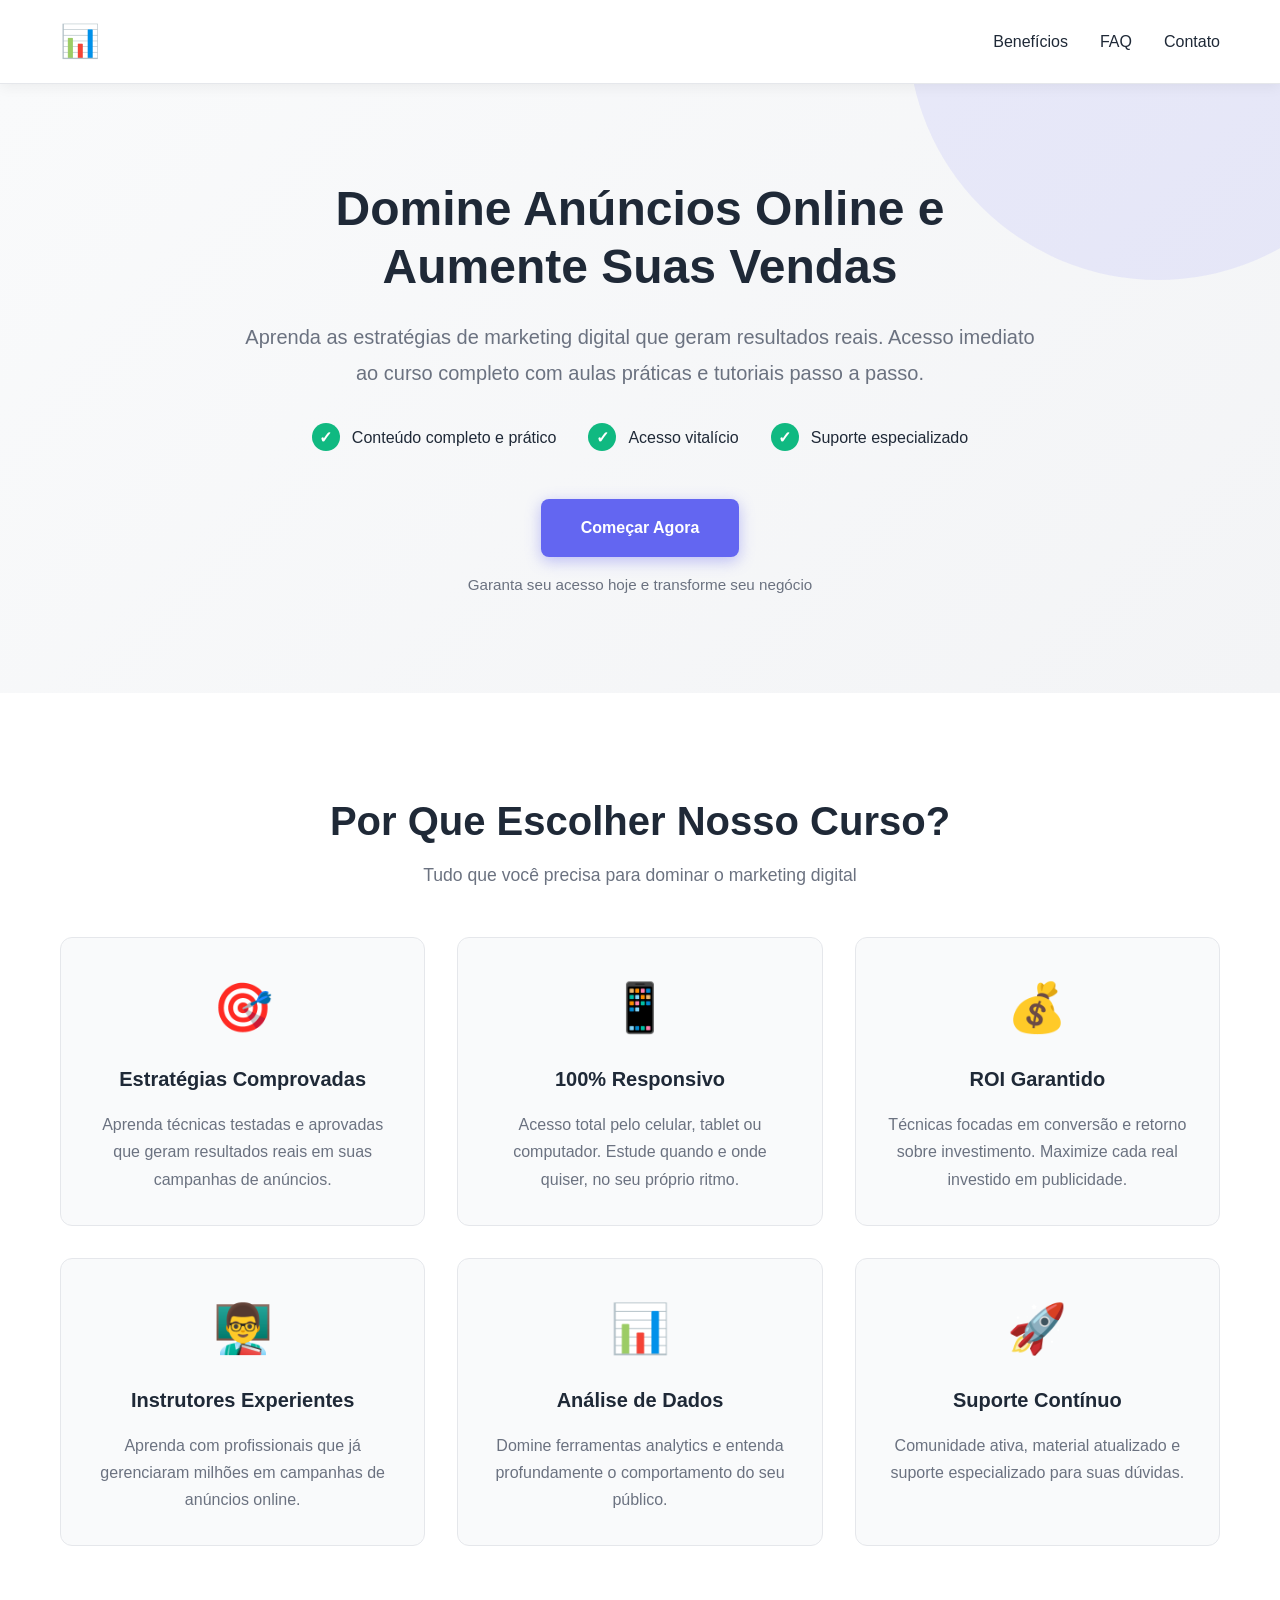
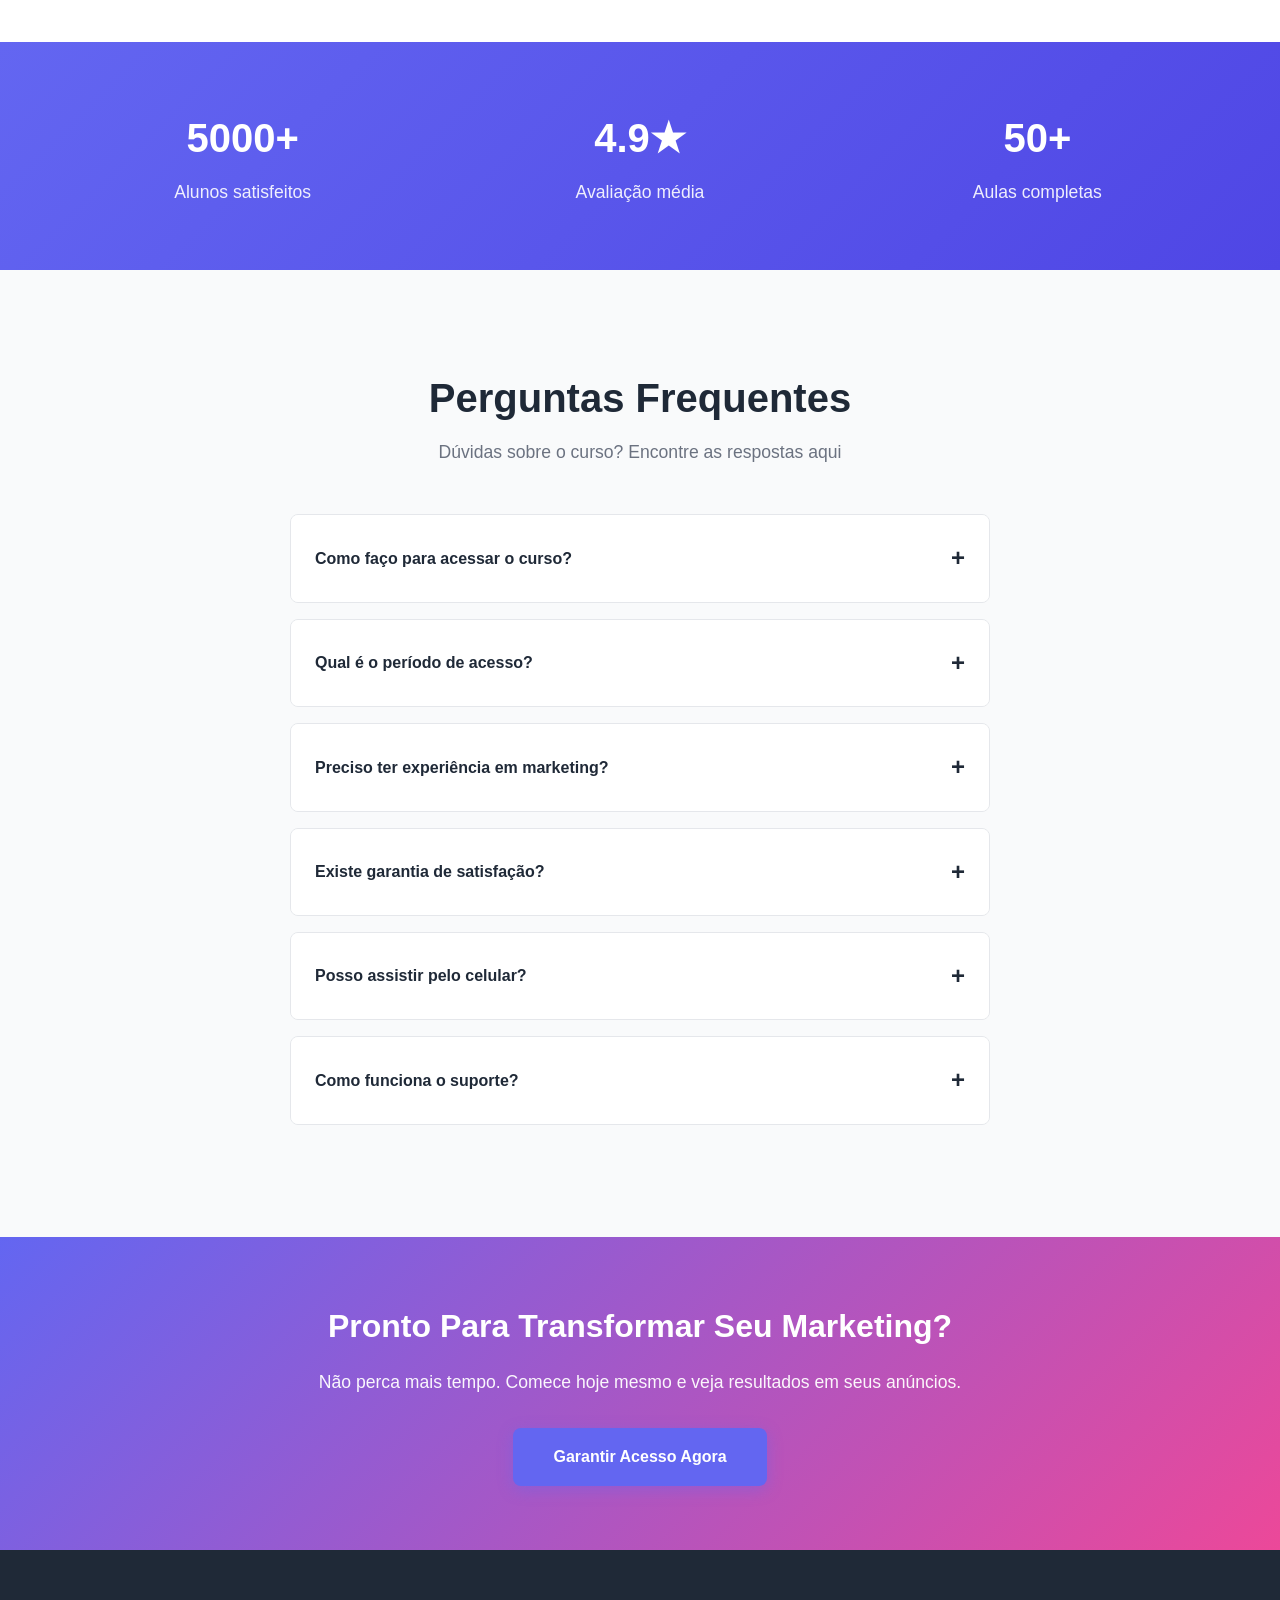
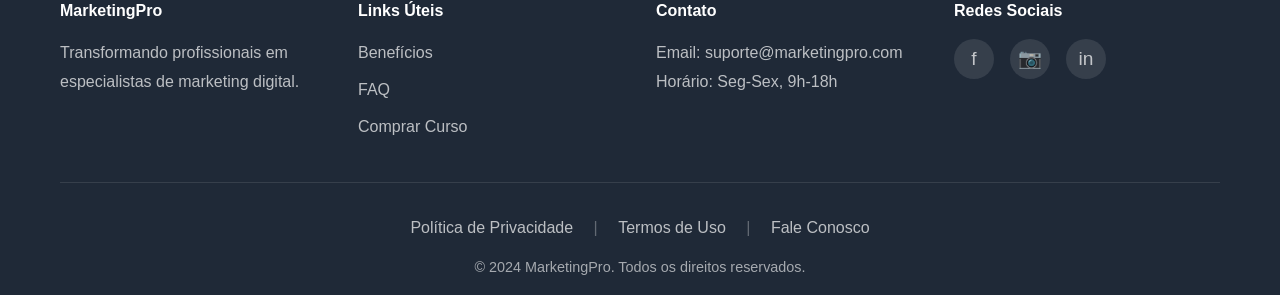
==== index_novo.html @ 8e01ab16 "initial commit" ====
<!DOCTYPE html>
<html lang="pt-BR">
<head>
    <meta charset="UTF-8">
    <meta name="viewport" content="width=device-width, initial-scale=1.0">
    <meta name="description" content="Domine o Marketing Digital e Anúncios Online. Aprenda estratégias comprovadas para aumentar suas vendas. Acesso imediato ao curso completo.">
    <meta name="keywords" content="marketing digital, anúncios online, google ads, facebook ads, curso online">
    <meta property="og:title" content="Domine Anúncios Online - Curso de Marketing Digital">
    <meta property="og:description" content="Aprenda a criar campanhas de anúncios que convertem. Estratégias comprovadas para aumentar suas vendas.">
    <meta property="og:type" content="website">
    <title>Domine Anúncios Online - Curso de Marketing Digital</title>
    <link rel="icon" type="image/webp" href="imagem.webp">
    <link rel="stylesheet" href="style.css">
</head>
<body>
    <!-- Header / Navigation -->
    <header class="header">
        <nav class="navbar">
            <div class="container">
                <div class="nav-wrapper">
                    <div class="logo">
                        <span class="logo-icon">📊</span>
                        <span class="logo-text">MarketingPro</span>
                    </div>
                    <ul class="nav-links">
                        <li><a href="#beneficios">Benefícios</a></li>
                        <li><a href="#faq">FAQ</a></li>
                        <li><a href="#contato">Contato</a></li>
                    </ul>
                    <button class="mobile-menu-btn" id="mobileMenuBtn">
                        <span></span>
                        <span></span>
                        <span></span>
                    </button>
                </div>
            </div>
        </nav>
    </header>

    <!-- Hero Section -->
    <section class="hero">
        <div class="container">
            <div class="hero-content">
                <h1 class="hero-title">Domine Anúncios Online e Aumente Suas Vendas</h1>
                <p class="hero-subtitle">Aprenda as estratégias de marketing digital que geram resultados reais. Acesso imediato ao curso completo com aulas práticas e tutoriais passo a passo.</p>
                
                <div class="hero-features">
                    <div class="feature-item">
                        <span class="feature-icon">✓</span>
                        <span>Conteúdo completo e prático</span>
                    </div>
                    <div class="feature-item">
                        <span class="feature-icon">✓</span>
                        <span>Acesso vitalício</span>
                    </div>
                    <div class="feature-item">
                        <span class="feature-icon">✓</span>
                        <span>Suporte especializado</span>
                    </div>
                </div>

                <a href="https://go.hotmart.com/W101954632D?dp=1" class="cta-button cta-primary" target="_blank" rel="noopener noreferrer">
                    Começar Agora
                </a>
                <p class="subtext">Garanta seu acesso hoje e transforme seu negócio</p>
            </div>
        </div>
    </section>

    <!-- Benefits Section -->
    <section class="beneficios" id="beneficios">
        <div class="container">
            <h2 class="section-title">Por Que Escolher Nosso Curso?</h2>
            <p class="section-subtitle">Tudo que você precisa para dominar o marketing digital</p>
            
            <div class="benefits-grid">
                <div class="benefit-card">
                    <div class="benefit-icon">🎯</div>
                    <h3>Estratégias Comprovadas</h3>
                    <p>Aprenda técnicas testadas e aprovadas que geram resultados reais em suas campanhas de anúncios.</p>
                </div>

                <div class="benefit-card">
                    <div class="benefit-icon">📱</div>
                    <h3>100% Responsivo</h3>
                    <p>Acesso total pelo celular, tablet ou computador. Estude quando e onde quiser, no seu próprio ritmo.</p>
                </div>

                <div class="benefit-card">
                    <div class="benefit-icon">💰</div>
                    <h3>ROI Garantido</h3>
                    <p>Técnicas focadas em conversão e retorno sobre investimento. Maximize cada real investido em publicidade.</p>
                </div>

                <div class="benefit-card">
                    <div class="benefit-icon">👨‍🏫</div>
                    <h3>Instrutores Experientes</h3>
                    <p>Aprenda com profissionais que já gerenciaram milhões em campanhas de anúncios online.</p>
                </div>

                <div class="benefit-card">
                    <div class="benefit-icon">📊</div>
                    <h3>Análise de Dados</h3>
                    <p>Domine ferramentas analytics e entenda profundamente o comportamento do seu público.</p>
                </div>

                <div class="benefit-card">
                    <div class="benefit-icon">🚀</div>
                    <h3>Suporte Contínuo</h3>
                    <p>Comunidade ativa, material atualizado e suporte especializado para suas dúvidas.</p>
                </div>
            </div>
        </div>
    </section>

    <!-- Social Proof Section -->
    <section class="social-proof">
        <div class="container">
            <div class="proof-content">
                <div class="proof-item">
                    <h3 class="proof-number">5000+</h3>
                    <p>Alunos satisfeitos</p>
                </div>
                <div class="proof-item">
                    <h3 class="proof-number">4.9★</h3>
                    <p>Avaliação média</p>
                </div>
                <div class="proof-item">
                    <h3 class="proof-number">50+</h3>
                    <p>Aulas completas</p>
                </div>
            </div>
        </div>
    </section>

    <!-- FAQ Section -->
    <section class="faq" id="faq">
        <div class="container">
            <h2 class="section-title">Perguntas Frequentes</h2>
            <p class="section-subtitle">Dúvidas sobre o curso? Encontre as respostas aqui</p>

            <div class="faq-container">
                <div class="faq-item">
                    <div class="faq-question" onclick="toggleFaq(this)">
                        <span>Como faço para acessar o curso?</span>
                        <span class="faq-icon">+</span>
                    </div>
                    <div class="faq-answer">
                        <p>Após a compra, você receberá um email com o link de acesso imediato. Basta clicar e começar a aprender em minutos.</p>
                    </div>
                </div>

                <div class="faq-item">
                    <div class="faq-question" onclick="toggleFaq(this)">
                        <span>Qual é o período de acesso?</span>
                        <span class="faq-icon">+</span>
                    </div>
                    <div class="faq-answer">
                        <p>Você tem acesso vitalício ao curso. Pode assistir quantas vezes quiser, incluindo atualizações e novos conteúdos.</p>
                    </div>
                </div>

                <div class="faq-item">
                    <div class="faq-question" onclick="toggleFaq(this)">
                        <span>Preciso ter experiência em marketing?</span>
                        <span class="faq-icon">+</span>
                    </div>
                    <div class="faq-answer">
                        <p>Não! O curso é para iniciantes e profissionais. Começamos do zero e evoluímos para estratégias avançadas.</p>
                    </div>
                </div>

                <div class="faq-item">
                    <div class="faq-question" onclick="toggleFaq(this)">
                        <span>Existe garantia de satisfação?</span>
                        <span class="faq-icon">+</span>
                    </div>
                    <div class="faq-answer">
                        <p>Sim! Garantia de 30 dias. Se não ficar satisfeito, devolvemos 100% do seu dinheiro, sem perguntas.</p>
                    </div>
                </div>

                <div class="faq-item">
                    <div class="faq-question" onclick="toggleFaq(this)">
                        <span>Posso assistir pelo celular?</span>
                        <span class="faq-icon">+</span>
                    </div>
                    <div class="faq-answer">
                        <p>Claro! A plataforma é totalmente responsiva. Assista no seu ritmo, no dispositivo que preferir.</p>
                    </div>
                </div>

                <div class="faq-item">
                    <div class="faq-question" onclick="toggleFaq(this)">
                        <span>Como funciona o suporte?</span>
                        <span class="faq-icon">+</span>
                    </div>
                    <div class="faq-answer">
                        <p>Você terá acesso à comunidade privada onde pode fazer perguntas e receber suporte especializado.</p>
                    </div>
                </div>
            </div>
        </div>
    </section>

    <!-- CTA Section -->
    <section class="cta-section">
        <div class="container">
            <div class="cta-content">
                <h2>Pronto Para Transformar Seu Marketing?</h2>
                <p>Não perca mais tempo. Comece hoje mesmo e veja resultados em seus anúncios.</p>
                <a href="https://go.hotmart.com/W101954632D?dp=1" class="cta-button cta-primary" target="_blank" rel="noopener noreferrer">
                    Garantir Acesso Agora
                </a>
            </div>
        </div>
    </section>

    <!-- Footer -->
    <footer class="footer" id="contato">
        <div class="container">
            <div class="footer-content">
                <div class="footer-section">
                    <h4>MarketingPro</h4>
                    <p>Transformando profissionais em especialistas de marketing digital.</p>
                </div>

                <div class="footer-section">
                    <h4>Links Úteis</h4>
                    <ul>
                        <li><a href="#beneficios">Benefícios</a></li>
                        <li><a href="#faq">FAQ</a></li>
                        <li><a href="https://go.hotmart.com/W101954632D?dp=1" target="_blank">Comprar Curso</a></li>
                    </ul>
                </div>

                <div class="footer-section">
                    <h4>Contato</h4>
                    <p>Email: <a href="mailto:suporte@marketingpro.com">suporte@marketingpro.com</a></p>
                    <p>Horário: Seg-Sex, 9h-18h</p>
                </div>

                <div class="footer-section">
                    <h4>Redes Sociais</h4>
                    <div class="social-links">
                        <a href="#" aria-label="Facebook">f</a>
                        <a href="#" aria-label="Instagram">📷</a>
                        <a href="#" aria-label="LinkedIn">in</a>
                    </div>
                </div>
            </div>

            <div class="footer-bottom">
                <div class="footer-links">
                    <a href="javascript:void(0)" onclick="openModal('policyModal')">Política de Privacidade</a>
                    <span>|</span>
                    <a href="javascript:void(0)" onclick="openModal('termsModal')">Termos de Uso</a>
                    <span>|</span>
                    <a href="#contato">Fale Conosco</a>
                </div>
                <p class="copyright">&copy; 2024 MarketingPro. Todos os direitos reservados.</p>
            </div>
        </div>
    </footer>

    <!-- Modals -->
    <div id="policyModal" class="modal">
        <div class="modal-content">
            <span class="close" onclick="closeModal('policyModal')">&times;</span>
            <h2>Política de Privacidade</h2>
            <div class="modal-body">
                <h3>1. Informações que Coletamos</h3>
                <p>Coletamos informações que você nos fornece diretamente, como nome e email para fins de entrega de conteúdo e comunicação.</p>

                <h3>2. Como Usamos Suas Informações</h3>
                <p>Usamos suas informações para entregar o produto, enviar atualizações, e melhorar nossos serviços.</p>

                <h3>3. Proteção de Dados</h3>
                <p>Implementamos medidas de segurança para proteger suas informações pessoais contra acesso não autorizado.</p>

                <h3>4. Seus Direitos</h3>
                <p>Você tem o direito de acessar, corrigir ou deletar seus dados pessoais a qualquer momento.</p>

                <h3>5. Contato</h3>
                <p>Para dúvidas sobre privacidade, entre em contato: suporte@marketingpro.com</p>
            </div>
        </div>
    </div>

    <div id="termsModal" class="modal">
        <div class="modal-content">
            <span class="close" onclick="closeModal('termsModal')">&times;</span>
            <h2>Termos de Uso</h2>
            <div class="modal-body">
                <h3>1. Aceitação dos Termos</h3>
                <p>Ao acessar nosso curso, você concorda com estes termos e condições.</p>

                <h3>2. Licença de Uso</h3>
                <p>O conteúdo é fornecido para uso pessoal. Não é permitida reprodução ou distribuição sem autorização.</p>

                <h3>3. Reembolso</h3>
                <p>Oferecemos garantia de 30 dias. Se não ficar satisfeito, devolveremos 100% do valor.</p>

                <h3>4. Limitação de Responsabilidade</h3>
                <p>Não nos responsabilizamos por perdas diretas ou indiretas resultantes do uso do curso.</p>

                <h3>5. Modificações</h3>
                <p>Podemos modificar estes termos a qualquer momento. Notificaremos sobre mudanças significativas.</p>
            </div>
        </div>
    </div>

    <script src="script.js"></script>
</body>
</html>
---- style.css ----
/* ============================================
   RESET E VARIÁVEIS GLOBAIS
   ============================================ */

* {
    margin: 0;
    padding: 0;
    box-sizing: border-box;
}

:root {
    --primary-color: #6366f1;
    --primary-dark: #4f46e5;
    --secondary-color: #ec4899;
    --text-dark: #1f2937;
    --text-light: #6b7280;
    --bg-light: #f9fafb;
    --bg-white: #ffffff;
    --border-color: #e5e7eb;
    --success-color: #10b981;
    --shadow: 0 10px 30px rgba(0, 0, 0, 0.1);
    --shadow-sm: 0 4px 12px rgba(0, 0, 0, 0.05);
}

html {
    scroll-behavior: smooth;
}

body {
    font-family: -apple-system, BlinkMacSystemFont, 'Segoe UI', Roboto, Oxygen, Ubuntu, Cantarell, sans-serif;
    color: var(--text-dark);
    background-color: var(--bg-white);
    line-height: 1.6;
}

.container {
    max-width: 1200px;
    margin: 0 auto;
    padding: 0 20px;
}

/* ============================================
   HEADER E NAVEGAÇÃO
   ============================================ */

.header {
    background-color: var(--bg-white);
    border-bottom: 1px solid var(--border-color);
    position: sticky;
    top: 0;
    z-index: 100;
    box-shadow: var(--shadow-sm);
}

.navbar {
    padding: 1rem 0;
}

.nav-wrapper {
    display: flex;
    justify-content: space-between;
    align-items: center;
}

.logo {
    display: flex;
    align-items: center;
    gap: 0.5rem;
    font-size: 1.5rem;
    font-weight: 700;
    color: var(--primary-color);
    text-decoration: none;
}

.logo-icon {
    font-size: 2rem;
}

.logo-text {
    display: none;
}

.nav-links {
    display: flex;
    list-style: none;
    gap: 2rem;
}

.nav-links a {
    text-decoration: none;
    color: var(--text-dark);
    font-weight: 500;
    transition: color 0.3s ease;
}

.nav-links a:hover {
    color: var(--primary-color);
}

.mobile-menu-btn {
    display: none;
    flex-direction: column;
    background: none;
    border: none;
    cursor: pointer;
    gap: 5px;
}

.mobile-menu-btn span {
    width: 25px;
    height: 3px;
    background-color: var(--text-dark);
    border-radius: 2px;
    transition: all 0.3s ease;
}

/* ============================================
   HERO SECTION
   ============================================ */

.hero {
    padding: 6rem 0;
    background: linear-gradient(135deg, #f9fafb 0%, #f3f4f6 100%);
    position: relative;
    overflow: hidden;
}

.hero::before {
    content: '';
    position: absolute;
    top: -50%;
    right: -10%;
    width: 500px;
    height: 500px;
    background: rgba(99, 102, 241, 0.1);
    border-radius: 50%;
    z-index: 0;
}

.hero-content {
    position: relative;
    z-index: 1;
    text-align: center;
    max-width: 800px;
    margin: 0 auto;
}

.hero-wrapper {
    display: flex;
    align-items: center;
    justify-content: space-between;
    gap: 3rem;
    position: relative;
    z-index: 1;
}

.hero-title {
    font-size: 3rem;
    font-weight: 800;
    line-height: 1.2;
    color: var(--text-dark);
    margin-bottom: 1.5rem;
}

.hero-subtitle {
    font-size: 1.25rem;
    color: var(--text-light);
    margin-bottom: 2rem;
    line-height: 1.8;
}

.hero-features {
    display: flex;
    justify-content: center;
    gap: 2rem;
    flex-wrap: wrap;
    margin: 2rem 0 3rem;
}

.feature-item {
    display: flex;
    align-items: center;
    gap: 0.75rem;
    font-weight: 500;
    color: var(--text-dark);
}

.feature-icon {
    display: inline-flex;
    align-items: center;
    justify-content: center;
    width: 28px;
    height: 28px;
    background-color: var(--success-color);
    color: white;
    border-radius: 50%;
    font-weight: 700;
}

.cta-button {
    display: inline-block;
    padding: 1rem 2.5rem;
    font-size: 1rem;
    font-weight: 600;
    border: none;
    border-radius: 8px;
    cursor: pointer;
    text-decoration: none;
    transition: all 0.3s ease;
    text-align: center;
}

.cta-primary {
    background-color: var(--primary-color);
    color: white;
    box-shadow: 0 4px 15px rgba(99, 102, 241, 0.4);
}

.cta-primary:hover {
    background-color: var(--primary-dark);
    transform: translateY(-2px);
    box-shadow: 0 6px 20px rgba(99, 102, 241, 0.5);
}

.subtext {
    margin-top: 1rem;
    color: var(--text-light);
    font-size: 0.95rem;
}

.hero-image {
    flex: 1;
    text-align: center;
    min-width: 300px;
}

.hero-image img {
    max-width: 100%;
    height: auto;
    border-radius: 12px;
    box-shadow: 0 20px 40px rgba(0, 0, 0, 0.15);
    transition: transform 0.3s ease;
}

.hero-image img:hover {
    transform: translateY(-5px);
}

/* ============================================
   BENEFITS SECTION
   ============================================ */

.beneficios {
    padding: 6rem 0;
    background-color: var(--bg-white);
}

.section-title {
    font-size: 2.5rem;
    font-weight: 800;
    color: var(--text-dark);
    text-align: center;
    margin-bottom: 0.5rem;
}

.section-subtitle {
    font-size: 1.1rem;
    color: var(--text-light);
    text-align: center;
    margin-bottom: 3rem;
}

.benefits-grid {
    display: grid;
    grid-template-columns: repeat(auto-fit, minmax(320px, 1fr));
    gap: 2rem;
}

.benefit-card {
    background-color: var(--bg-light);
    padding: 2rem;
    border-radius: 12px;
    border: 1px solid var(--border-color);
    transition: all 0.3s ease;
    text-align: center;
}

.benefit-card:hover {
    transform: translateY(-5px);
    box-shadow: var(--shadow);
    border-color: var(--primary-color);
}

.benefit-icon {
    font-size: 3rem;
    margin-bottom: 1rem;
    display: block;
}

.benefit-card h3 {
    font-size: 1.25rem;
    margin-bottom: 1rem;
    color: var(--text-dark);
}

.benefit-card p {
    color: var(--text-light);
    line-height: 1.7;
}

/* ============================================
   SOCIAL PROOF SECTION
   ============================================ */

.social-proof {
    background: linear-gradient(135deg, var(--primary-color), var(--primary-dark));
    padding: 4rem 0;
    color: white;
}

.proof-content {
    display: grid;
    grid-template-columns: repeat(auto-fit, minmax(250px, 1fr));
    gap: 2rem;
    text-align: center;
}

.proof-item h3 {
    font-size: 2.5rem;
    margin-bottom: 0.5rem;
}

.proof-item p {
    font-size: 1.1rem;
    opacity: 0.9;
}

/* ============================================
   FAQ SECTION
   ============================================ */

.faq {
    padding: 6rem 0;
    background-color: var(--bg-light);
}

.faq-container {
    max-width: 700px;
    margin: 0 auto;
}

.faq-item {
    background-color: var(--bg-white);
    border: 1px solid var(--border-color);
    border-radius: 8px;
    margin-bottom: 1rem;
    overflow: hidden;
}

.faq-question {
    display: flex;
    justify-content: space-between;
    align-items: center;
    padding: 1.5rem;
    background-color: var(--bg-white);
    cursor: pointer;
    user-select: none;
    font-weight: 600;
    color: var(--text-dark);
    transition: all 0.3s ease;
}

.faq-question:hover {
    background-color: var(--bg-light);
    color: var(--primary-color);
}

.faq-icon {
    font-size: 1.5rem;
    transition: transform 0.3s ease;
}

.faq-answer {
    display: none;
    padding: 0 1.5rem 1.5rem;
    color: var(--text-light);
    background-color: var(--bg-white);
    border-top: 1px solid var(--border-color);
}

.faq-answer.active {
    display: block;
    animation: slideDown 0.3s ease;
}

@keyframes slideDown {
    from {
        opacity: 0;
        transform: translateY(-10px);
    }
    to {
        opacity: 1;
        transform: translateY(0);
    }
}

.faq-item.active .faq-icon {
    transform: rotate(45deg);
}

/* ============================================
   CTA SECTION
   ============================================ */

.cta-section {
    background: linear-gradient(135deg, var(--primary-color), var(--secondary-color));
    padding: 4rem 0;
    text-align: center;
    color: white;
}

.cta-content h2 {
    font-size: 2rem;
    margin-bottom: 1rem;
}

.cta-content p {
    font-size: 1.1rem;
    margin-bottom: 2rem;
    opacity: 0.95;
}

/* ============================================
   FOOTER
   ============================================ */

.footer {
    background-color: var(--text-dark);
    color: white;
    padding: 3rem 0 1rem;
}

.footer-content {
    display: grid;
    grid-template-columns: repeat(auto-fit, minmax(250px, 1fr));
    gap: 2rem;
    margin-bottom: 2rem;
}

.footer-section h4 {
    margin-bottom: 1rem;
    color: white;
}

.footer-section p,
.footer-section a {
    color: rgba(255, 255, 255, 0.7);
    text-decoration: none;
    transition: color 0.3s ease;
    line-height: 1.8;
}

.footer-section a:hover {
    color: var(--primary-color);
}

.footer-section ul {
    list-style: none;
}

.footer-section ul li {
    margin-bottom: 0.5rem;
}

.social-links {
    display: flex;
    gap: 1rem;
}

.social-links a {
    display: inline-flex;
    align-items: center;
    justify-content: center;
    width: 40px;
    height: 40px;
    background-color: rgba(255, 255, 255, 0.1);
    border-radius: 50%;
    transition: all 0.3s ease;
    font-size: 1.2rem;
}

.social-links a:hover {
    background-color: var(--primary-color);
    color: white;
}

.footer-bottom {
    border-top: 1px solid rgba(255, 255, 255, 0.1);
    padding-top: 2rem;
    text-align: center;
}

.footer-links {
    margin-bottom: 1rem;
}

.footer-links a {
    color: rgba(255, 255, 255, 0.7);
    text-decoration: none;
    margin: 0 0.5rem;
    transition: color 0.3s ease;
    cursor: pointer;
}

.footer-links a:hover {
    color: var(--primary-color);
}

.footer-links span {
    color: rgba(255, 255, 255, 0.3);
    margin: 0 0.5rem;
}

.copyright {
    color: rgba(255, 255, 255, 0.6);
    font-size: 0.9rem;
}

/* ============================================
   MODAL
   ============================================ */

.modal {
    display: none;
    position: fixed;
    z-index: 200;
    left: 0;
    top: 0;
    width: 100%;
    height: 100%;
    background-color: rgba(0, 0, 0, 0.5);
    animation: fadeIn 0.3s ease;
}

@keyframes fadeIn {
    from {
        opacity: 0;
    }
    to {
        opacity: 1;
    }
}

.modal.active {
    display: flex;
    align-items: center;
    justify-content: center;
}

.modal-content {
    background-color: var(--bg-white);
    padding: 2rem;
    border-radius: 12px;
    max-width: 600px;
    max-height: 80vh;
    overflow-y: auto;
    position: relative;
    animation: slideUp 0.3s ease;
}

@keyframes slideUp {
    from {
        transform: translateY(50px);
        opacity: 0;
    }
    to {
        transform: translateY(0);
        opacity: 1;
    }
}

.close {
    position: absolute;
    right: 1.5rem;
    top: 1.5rem;
    font-size: 2rem;
    font-weight: 300;
    cursor: pointer;
    color: var(--text-light);
    transition: color 0.3s ease;
}

.close:hover {
    color: var(--text-dark);
}

.modal-content h2 {
    margin-bottom: 1.5rem;
    color: var(--text-dark);
}

.modal-body h3 {
    margin: 1.5rem 0 0.75rem;
    color: var(--text-dark);
    font-size: 1.1rem;
}

.modal-body p {
    color: var(--text-light);
    line-height: 1.8;
    margin-bottom: 1rem;
}

/* ============================================
   RESPONSIVE DESIGN
   ============================================ */

@media (max-width: 768px) {
    .logo-text {
        display: inline;
        margin-left: 0.5rem;
    }

    .nav-links {
        display: none;
    }

    .mobile-menu-btn {
        display: flex;
    }

    .hero-wrapper {
        flex-direction: column;
        gap: 2rem;
    }

    .hero-title {
        font-size: 2rem;
    }

    .hero-subtitle {
        font-size: 1rem;
    }

    .hero-features {
        flex-direction: column;
        gap: 1rem;
    }

    .feature-item {
        justify-content: center;
    }

    .section-title {
        font-size: 2rem;
    }

    .benefits-grid {
        grid-template-columns: 1fr;
    }

    .proof-content {
        grid-template-columns: 1fr;
    }

    .footer-content {
        grid-template-columns: 1fr;
    }

    .cta-content h2 {
        font-size: 1.5rem;
    }

    .cta-button {
        padding: 0.875rem 2rem;
        font-size: 0.95rem;
    }

    .modal-content {
        margin: 20px;
        max-width: calc(100% - 40px);
    }

    .hero-image {
        min-width: 100%;
    }
}

@media (max-width: 480px) {
    .container {
        padding: 0 15px;
    }

    .hero {
        padding: 3rem 0;
    }

    .hero-title {
        font-size: 1.5rem;
    }

    .hero-subtitle {
        font-size: 0.95rem;
    }

    .section-title {
        font-size: 1.75rem;
    }

    .cta-button {
        width: 100%;
        max-width: 300px;
    }

    .faq-question {
        padding: 1rem;
    }

    .faq-answer {
        padding: 0 1rem 1rem;
    }

    .proof-item h3 {
        font-size: 2rem;
    }

    .hero::before {
        width: 300px;
        height: 300px;
        right: -20%;
    }
}

/* ============================================
   ANIMAÇÕES E EFEITOS
   ============================================ */

@media (prefers-reduced-motion: reduce) {
    * {
        animation: none !important;
        transition: none !important;
    }
}

/* Scroll reveal animation */
.benefit-card {
    opacity: 0;
    animation: fadeInUp 0.6s ease forwards;
}

@keyframes fadeInUp {
    from {
        opacity: 0;
        transform: translateY(30px);
    }
    to {
        opacity: 1;
        transform: translateY(0);
    }
}
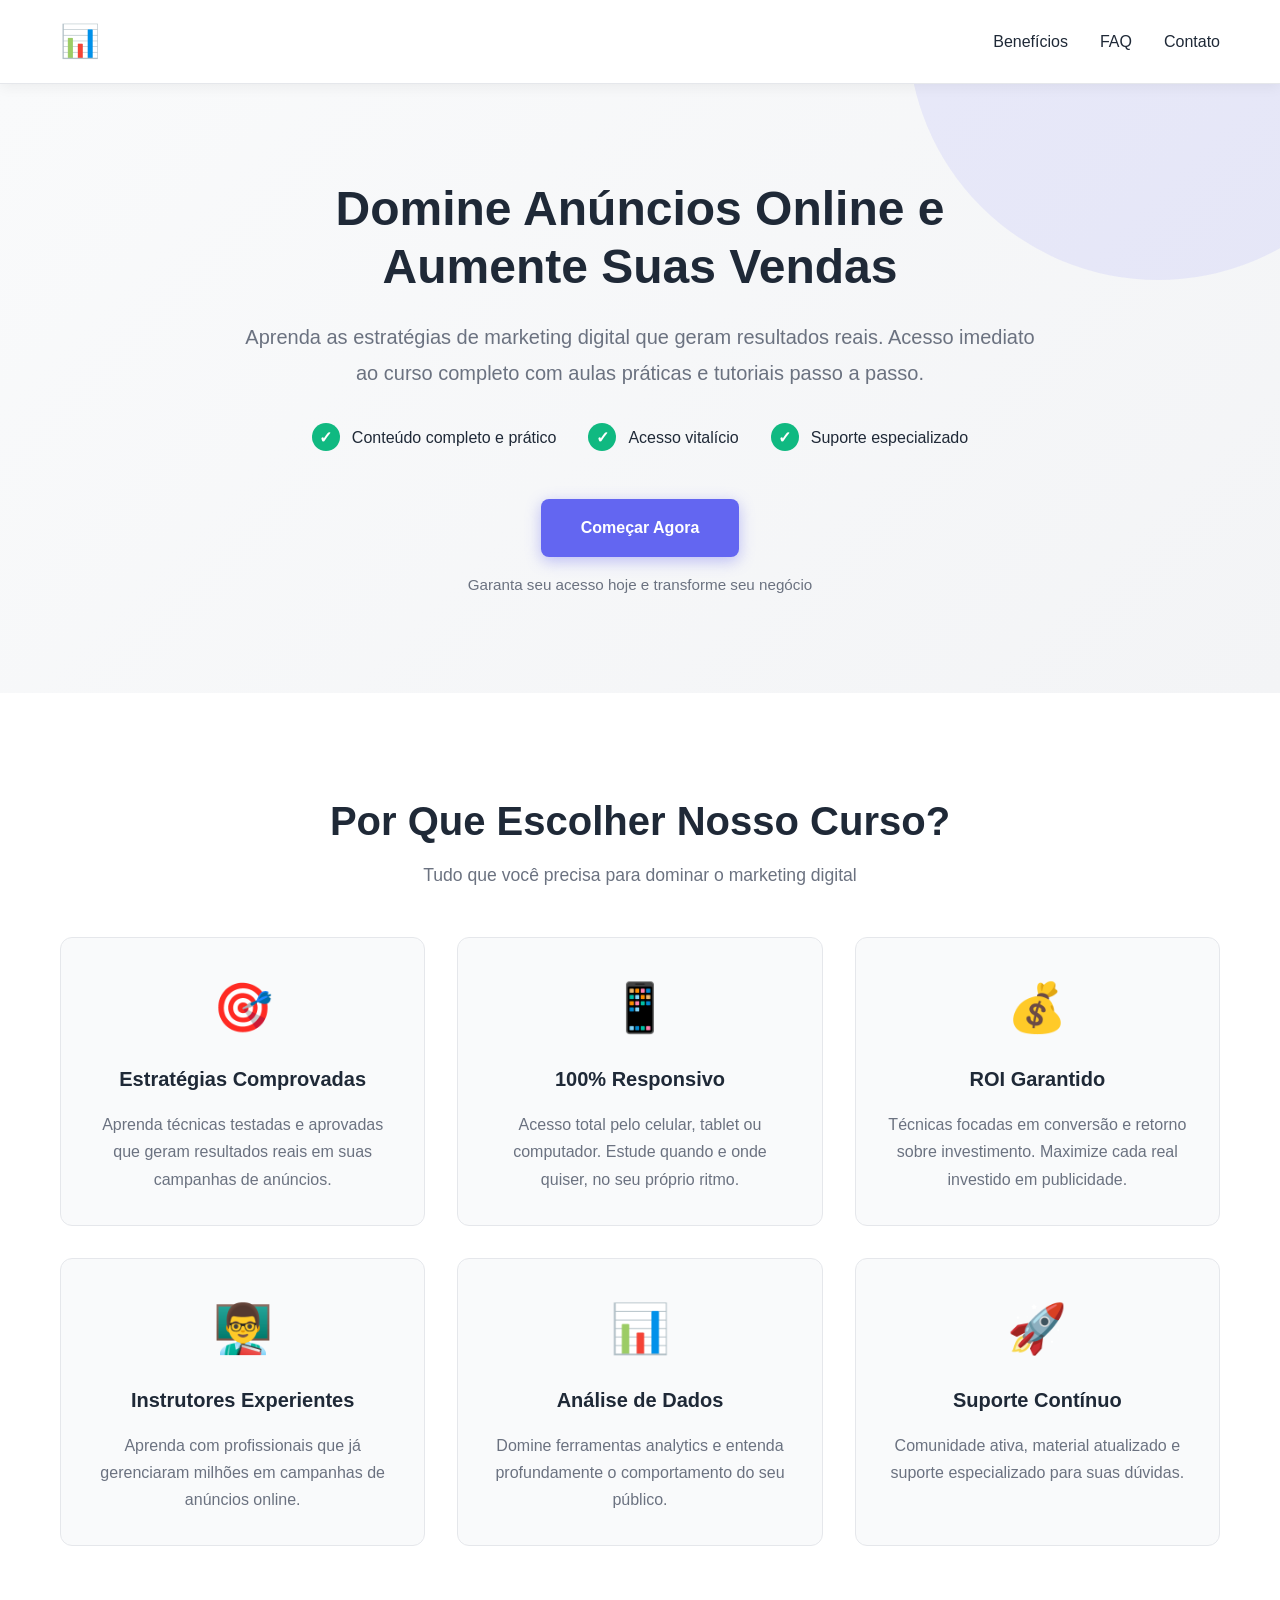
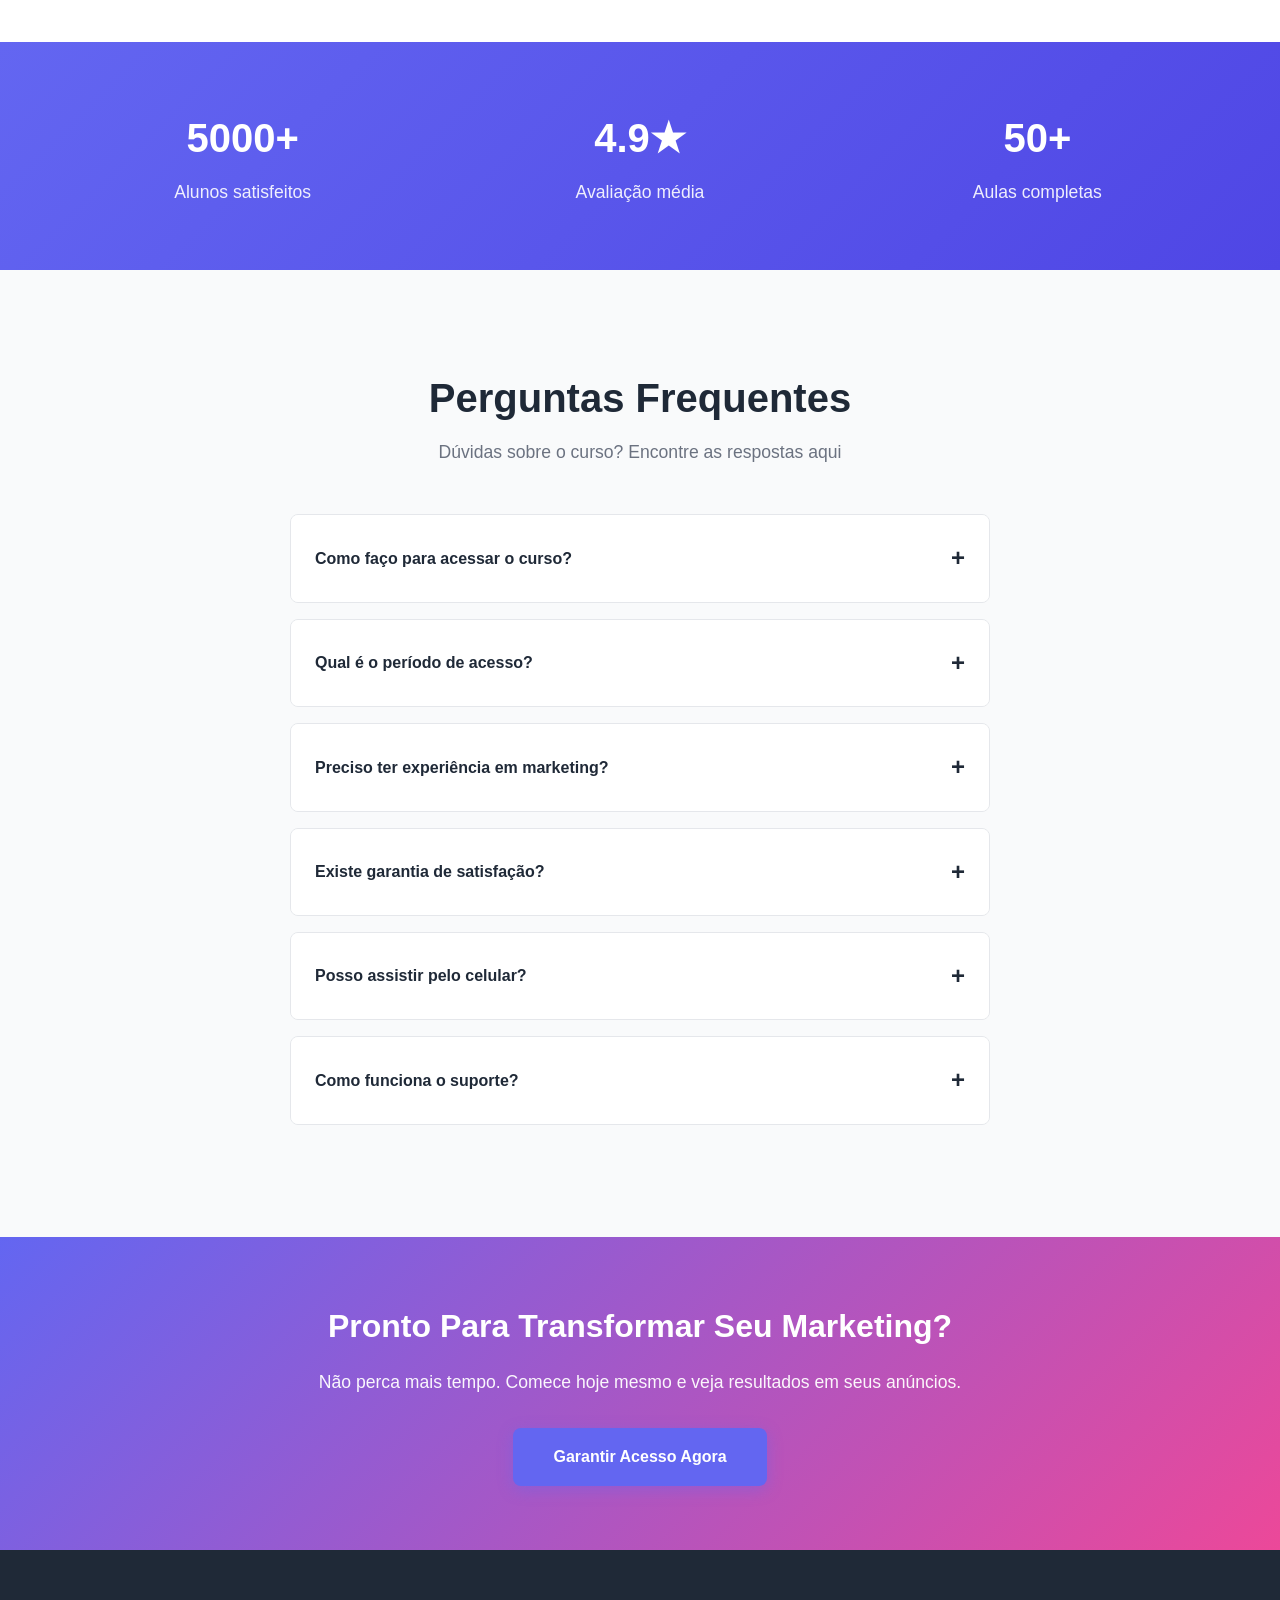
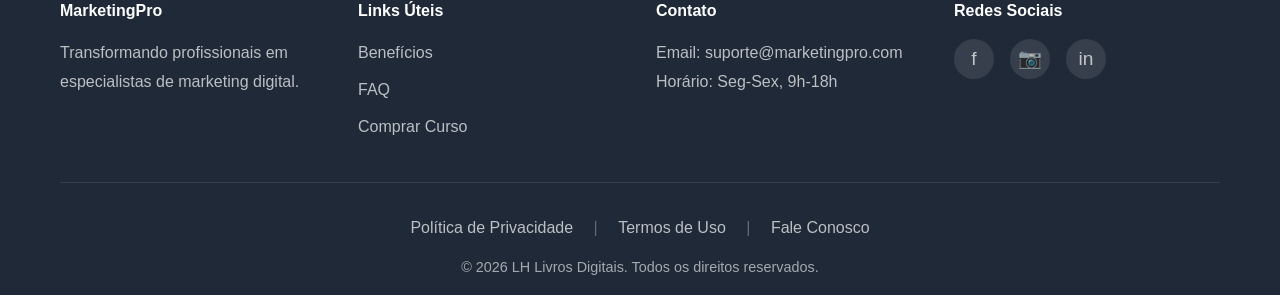
==== commit da50f21a: "modified : index.html modified : index_novo.html" ====
--- a/index_novo.html
+++ b/index_novo.html
@@ -1,6 +1,21 @@
 <!DOCTYPE html>
 <html lang="pt-BR">
 <head>
+    <!-- Google tag (gtag.js) -->
+    <script async src="https://www.googletagmanager.com/gtag/js?id=AW-11378859517"></script>
+    <script>
+      window.dataLayer = window.dataLayer || [];
+      function gtag(){dataLayer.push(arguments);}
+      gtag('js', new Date());
+
+      gtag('config', 'AW-11378859517');
+    </script>
+    <!-- Google tag (gtag.js) event -->
+    <script>
+      gtag('event', 'video_progress', {
+        // <event_parameters>
+      });
+    </script>
     <meta charset="UTF-8">
     <meta name="viewport" content="width=device-width, initial-scale=1.0">
     <meta name="description" content="Domine o Marketing Digital e Anúncios Online. Aprenda estratégias comprovadas para aumentar suas vendas. Acesso imediato ao curso completo.">
@@ -20,7 +35,7 @@
                 <div class="nav-wrapper">
                     <div class="logo">
                         <span class="logo-icon">📊</span>
-                        <span class="logo-text">MarketingPro</span>
+                        <span class="logo-text">LH Livros Digitais</span>
                     </div>
                     <ul class="nav-links">
                         <li><a href="#beneficios">Benefícios</a></li>
@@ -258,7 +273,7 @@
                     <span>|</span>
                     <a href="#contato">Fale Conosco</a>
                 </div>
-                <p class="copyright">&copy; 2024 MarketingPro. Todos os direitos reservados.</p>
+                <p class="copyright">&copy; 2026 LH Livros Digitais. Todos os direitos reservados.</p>
             </div>
         </div>
     </footer>
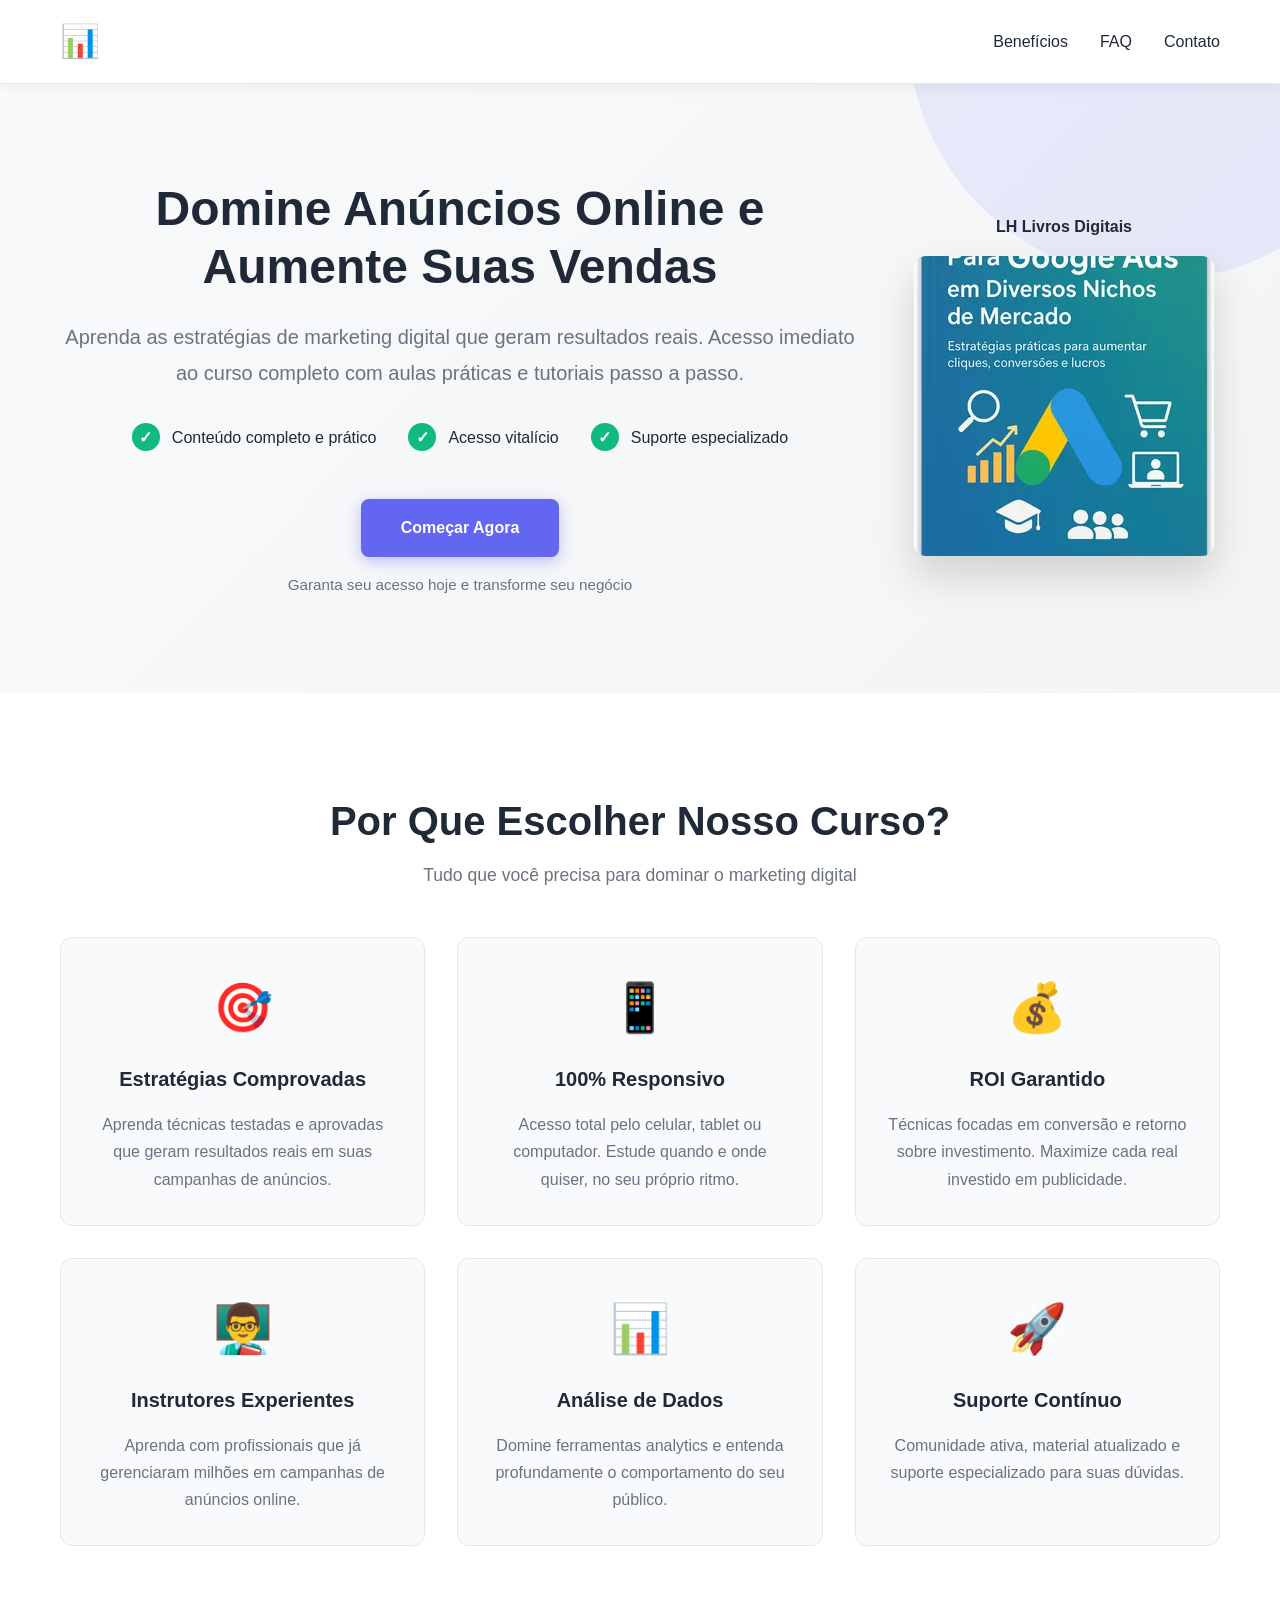
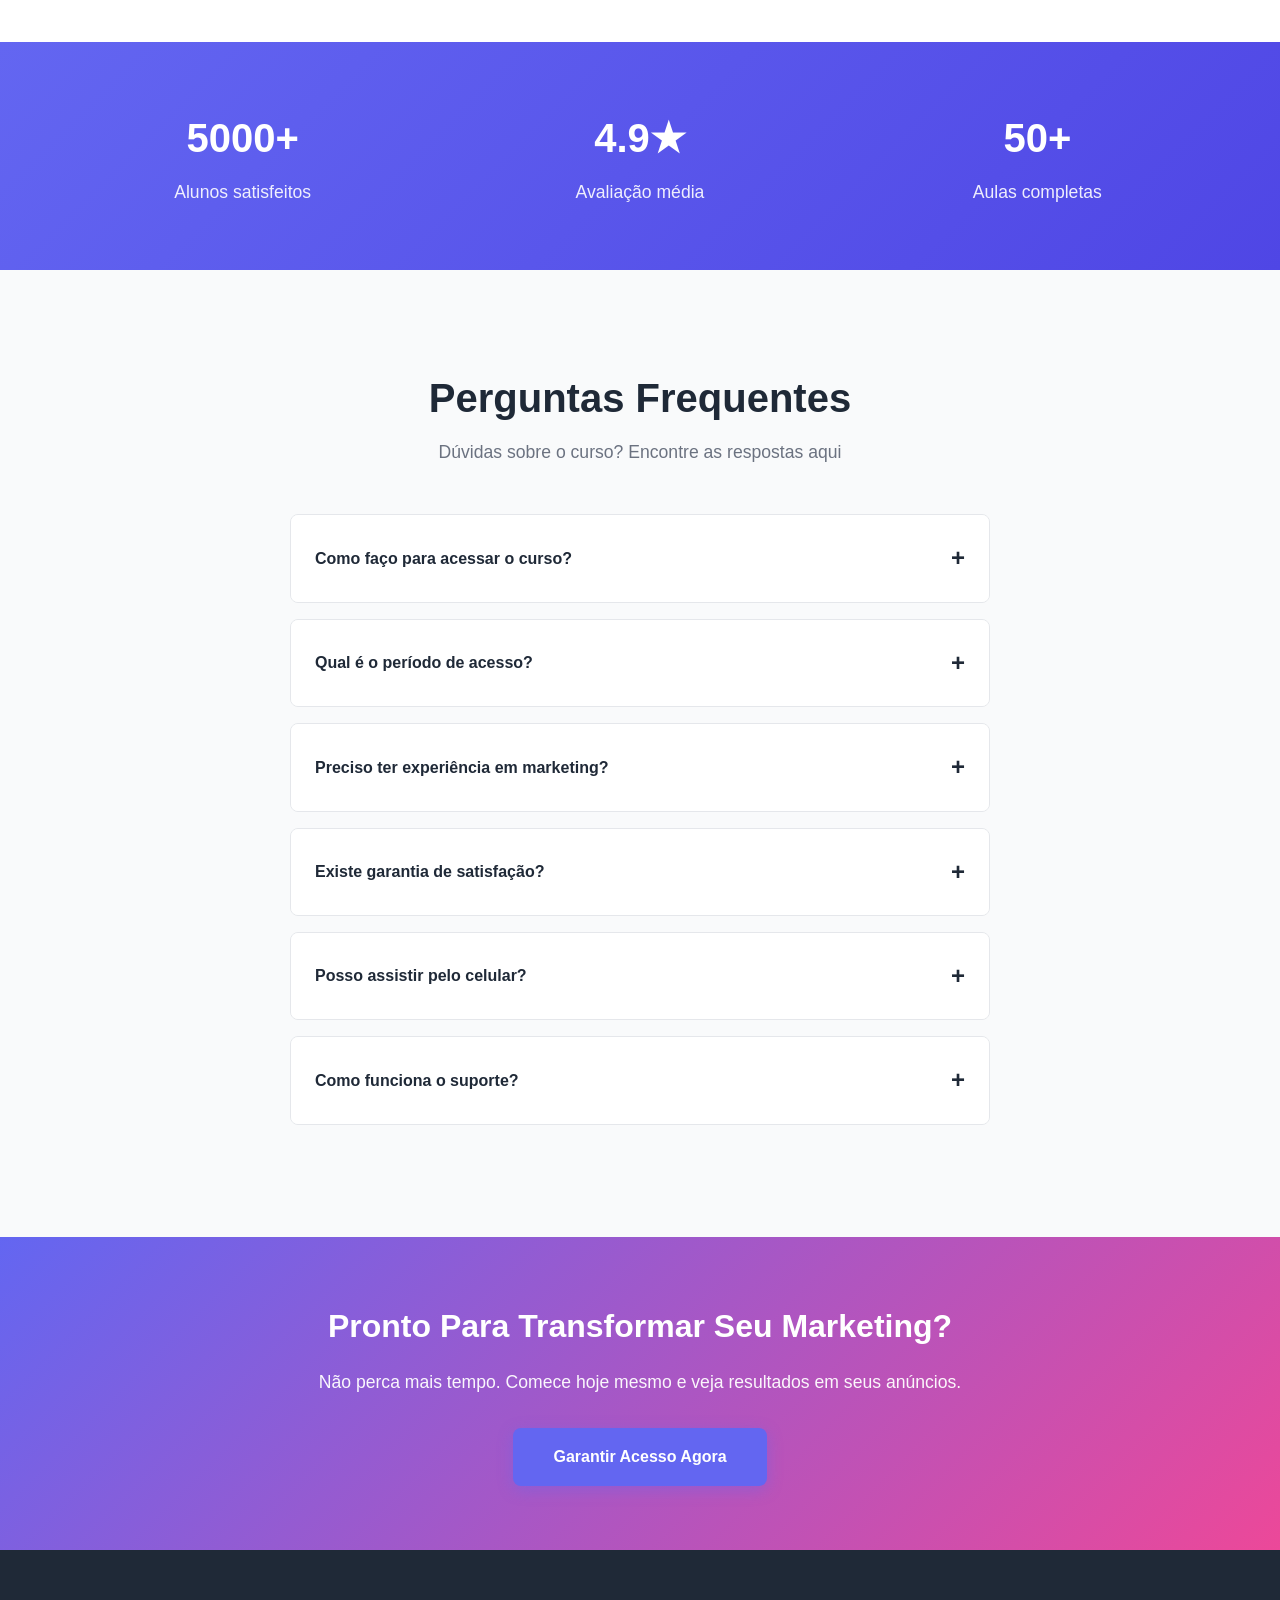
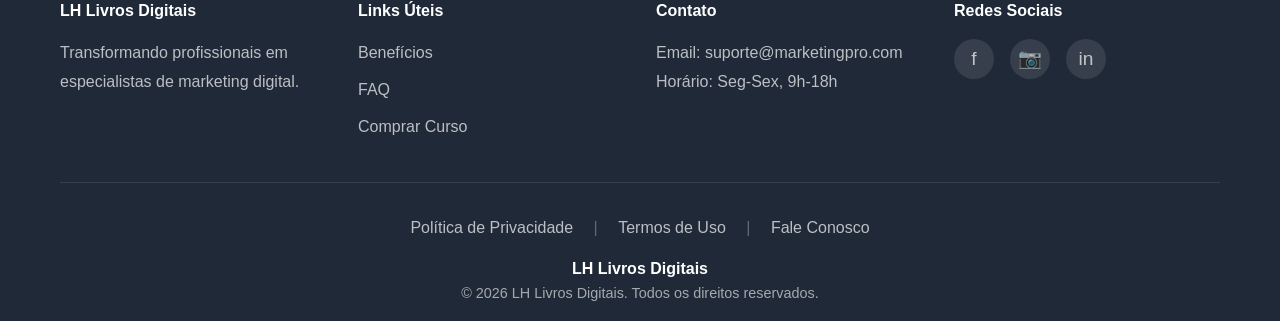
==== commit e4e575c9: "modified : index.html modified: index_novo.html modified : style.css" ====
--- a/index_novo.html
+++ b/index_novo.html
@@ -55,29 +55,35 @@
     <!-- Hero Section -->
     <section class="hero">
         <div class="container">
-            <div class="hero-content">
-                <h1 class="hero-title">Domine Anúncios Online e Aumente Suas Vendas</h1>
-                <p class="hero-subtitle">Aprenda as estratégias de marketing digital que geram resultados reais. Acesso imediato ao curso completo com aulas práticas e tutoriais passo a passo.</p>
-                
-                <div class="hero-features">
-                    <div class="feature-item">
-                        <span class="feature-icon">✓</span>
-                        <span>Conteúdo completo e prático</span>
-                    </div>
-                    <div class="feature-item">
-                        <span class="feature-icon">✓</span>
-                        <span>Acesso vitalício</span>
-                    </div>
-                    <div class="feature-item">
-                        <span class="feature-icon">✓</span>
-                        <span>Suporte especializado</span>
-                    </div>
-                </div>
-
-                <a href="https://go.hotmart.com/W101954632D?dp=1" class="cta-button cta-primary" target="_blank" rel="noopener noreferrer">
-                    Começar Agora
-                </a>
-                <p class="subtext">Garanta seu acesso hoje e transforme seu negócio</p>
+            <div class="hero-wrapper">
+                <div class="hero-content">
+                    <h1 class="hero-title">Domine Anúncios Online e Aumente Suas Vendas</h1>
+                    <p class="hero-subtitle">Aprenda as estratégias de marketing digital que geram resultados reais. Acesso imediato ao curso completo com aulas práticas e tutoriais passo a passo.</p>
+                    
+                    <div class="hero-features">
+                        <div class="feature-item">
+                            <span class="feature-icon">✓</span>
+                            <span>Conteúdo completo e prático</span>
+                        </div>
+                        <div class="feature-item">
+                            <span class="feature-icon">✓</span>
+                            <span>Acesso vitalício</span>
+                        </div>
+                        <div class="feature-item">
+                            <span class="feature-icon">✓</span>
+                            <span>Suporte especializado</span>
+                        </div>
+                    </div>
+
+                    <a href="https://go.hotmart.com/W101954632D?dp=1" class="cta-button cta-primary" target="_blank" rel="noopener noreferrer">
+                        Começar Agora
+                    </a>
+                    <p class="subtext">Garanta seu acesso hoje e transforme seu negócio</p>
+                </div>
+                <div class="hero-image">
+                    <div class="hero-brand-badge">LH Livros Digitais</div>
+                    <img src="imagem.webp" alt="Livro - Domine Anúncios Online">
+                </div>
             </div>
         </div>
     </section>
@@ -236,7 +242,7 @@
         <div class="container">
             <div class="footer-content">
                 <div class="footer-section">
-                    <h4>MarketingPro</h4>
+                    <h4>LH Livros Digitais</h4>
                     <p>Transformando profissionais em especialistas de marketing digital.</p>
                 </div>
 
@@ -273,6 +279,7 @@
                     <span>|</span>
                     <a href="#contato">Fale Conosco</a>
                 </div>
+                <p class="footer-brand">LH Livros Digitais</p>
                 <p class="copyright">&copy; 2026 LH Livros Digitais. Todos os direitos reservados.</p>
             </div>
         </div>
--- a/style.css
+++ b/style.css
@@ -234,6 +234,13 @@
     min-width: 300px;
 }
 
+.hero-image .hero-brand-badge {
+    font-size: 1rem;
+    font-weight: 700;
+    color: var(--text-dark);
+    margin-bottom: 1rem;
+}
+
 .hero-image img {
     max-width: 100%;
     height: auto;
@@ -462,6 +469,12 @@
 
 .footer-section a:hover {
     color: var(--primary-color);
+}
+
+.footer-brand {
+    color: white;
+    font-weight: 700;
+    margin-top: 0.75rem;
 }
 
 .footer-section ul {
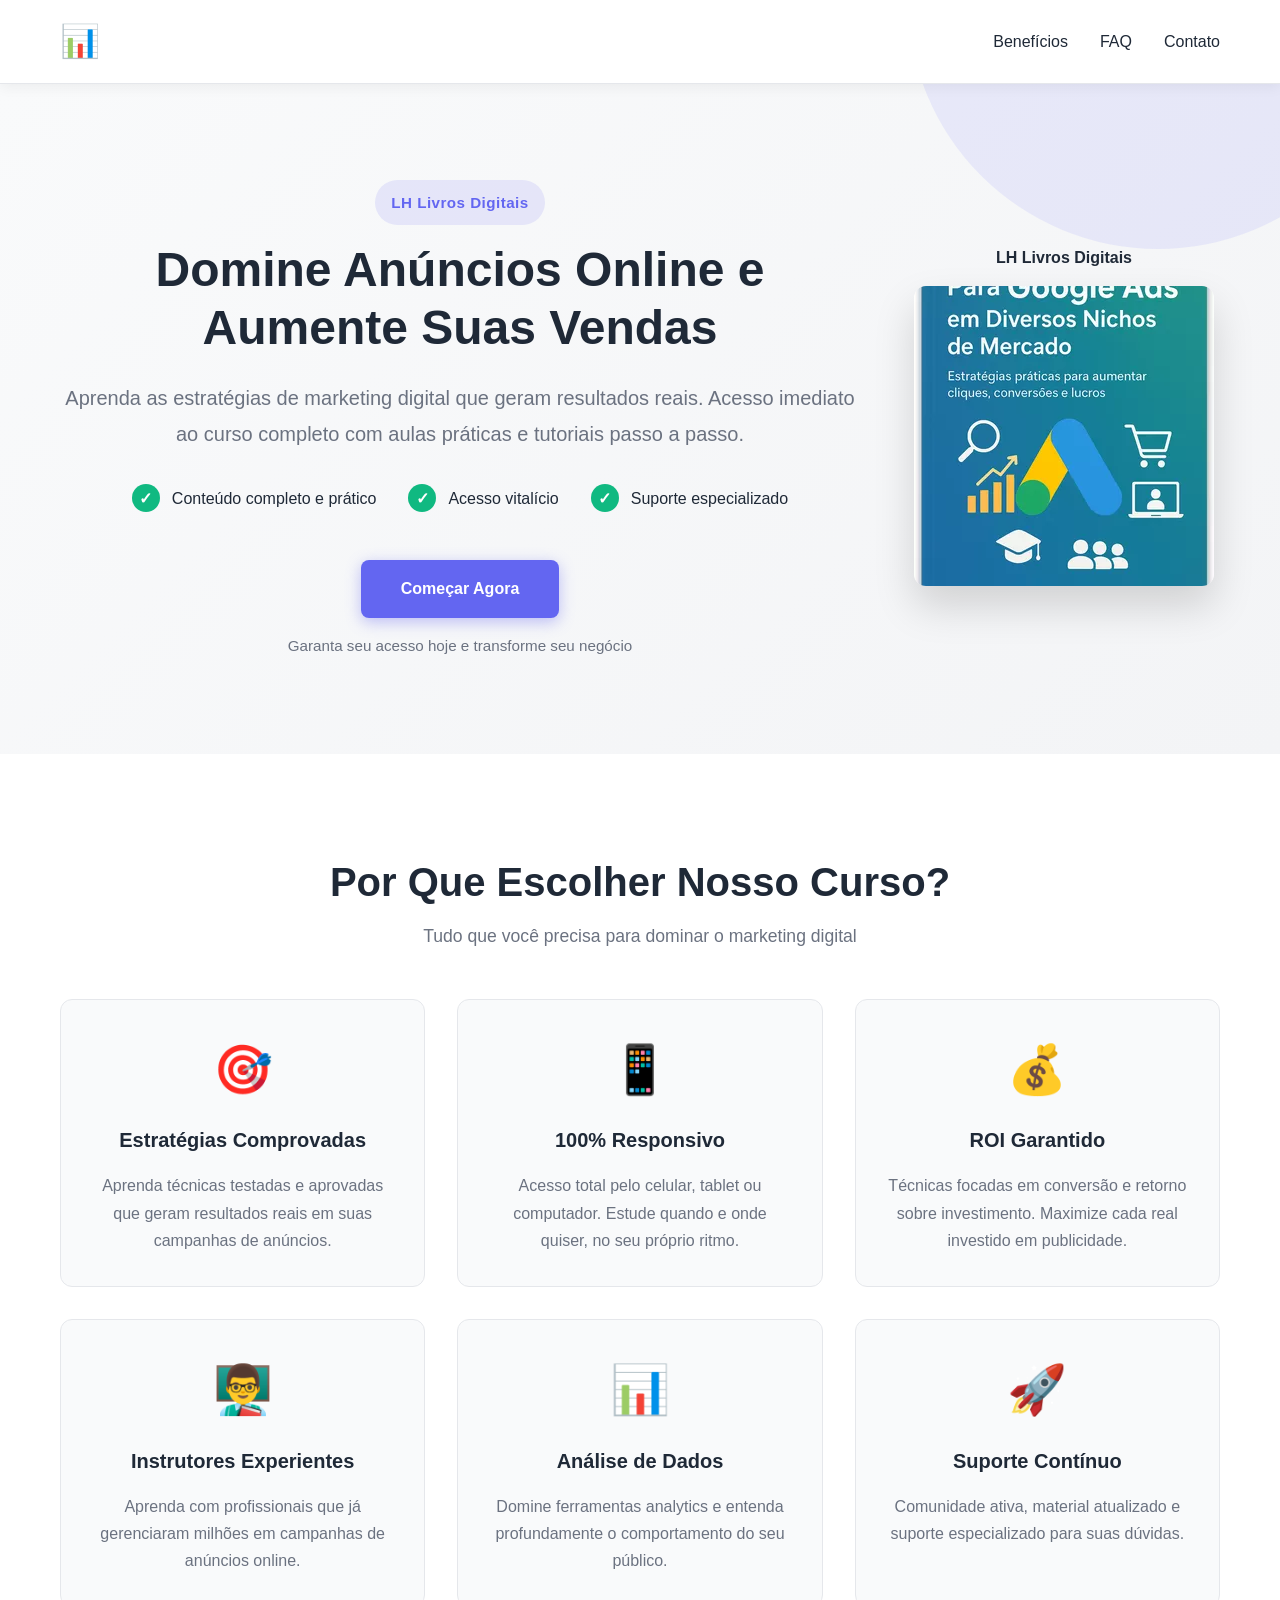
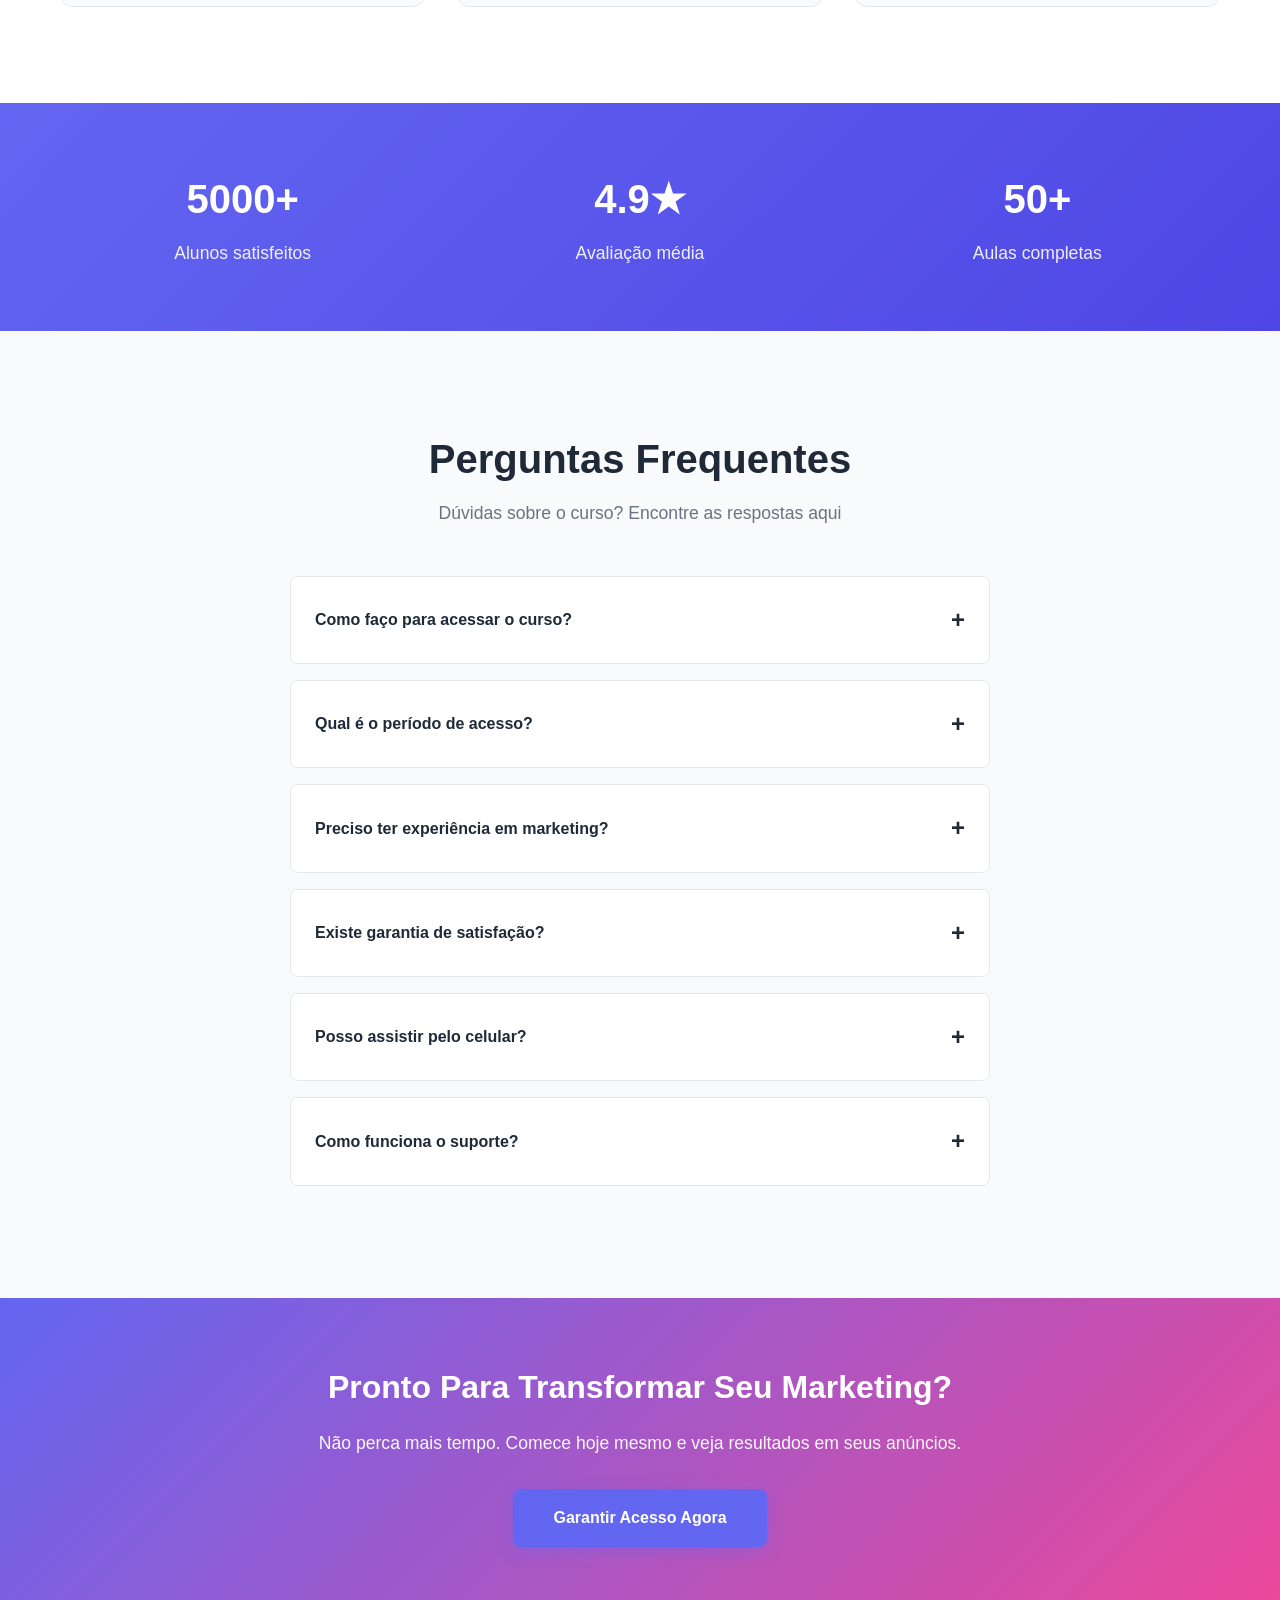
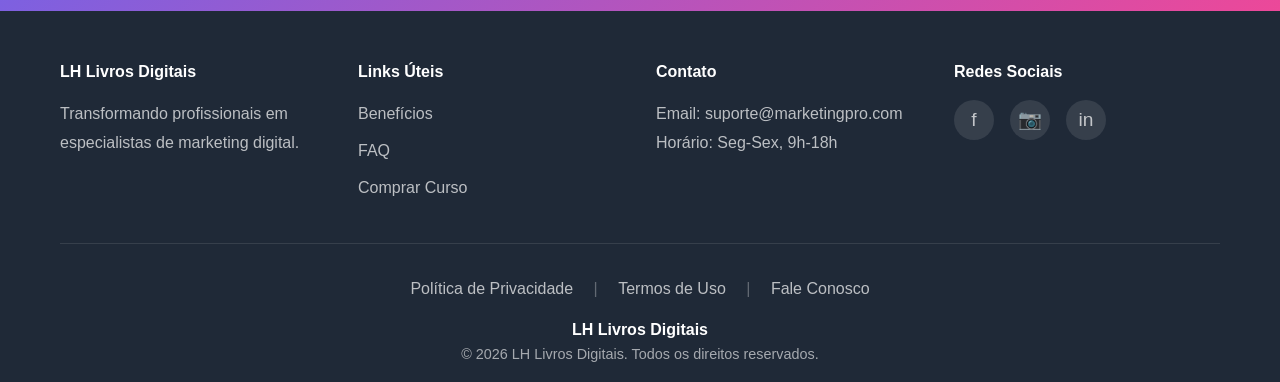
==== commit 3c9ac9dc: "modified : index.html modified : index_novo.html modified : style.css" ====
--- a/index_novo.html
+++ b/index_novo.html
@@ -57,6 +57,7 @@
         <div class="container">
             <div class="hero-wrapper">
                 <div class="hero-content">
+                    <div class="hero-brand-label">LH Livros Digitais</div>
                     <h1 class="hero-title">Domine Anúncios Online e Aumente Suas Vendas</h1>
                     <p class="hero-subtitle">Aprenda as estratégias de marketing digital que geram resultados reais. Acesso imediato ao curso completo com aulas práticas e tutoriais passo a passo.</p>
                     
--- a/style.css
+++ b/style.css
@@ -241,6 +241,26 @@
     margin-bottom: 1rem;
 }
 
+/* Hero branding */
+.hero-brand-label {
+    display: inline-block;
+    padding: 0.65rem 1rem;
+    margin-bottom: 1rem;
+    border-radius: 999px;
+    color: var(--primary-color);
+    background-color: rgba(99, 102, 241, 0.12);
+    font-weight: 700;
+    letter-spacing: 0.03em;
+    font-size: 0.95rem;
+}
+
+.hero-image .hero-brand-badge {
+    font-size: 1rem;
+    font-weight: 700;
+    color: var(--text-dark);
+    margin-bottom: 1rem;
+}
+
 .hero-image img {
     max-width: 100%;
     height: auto;
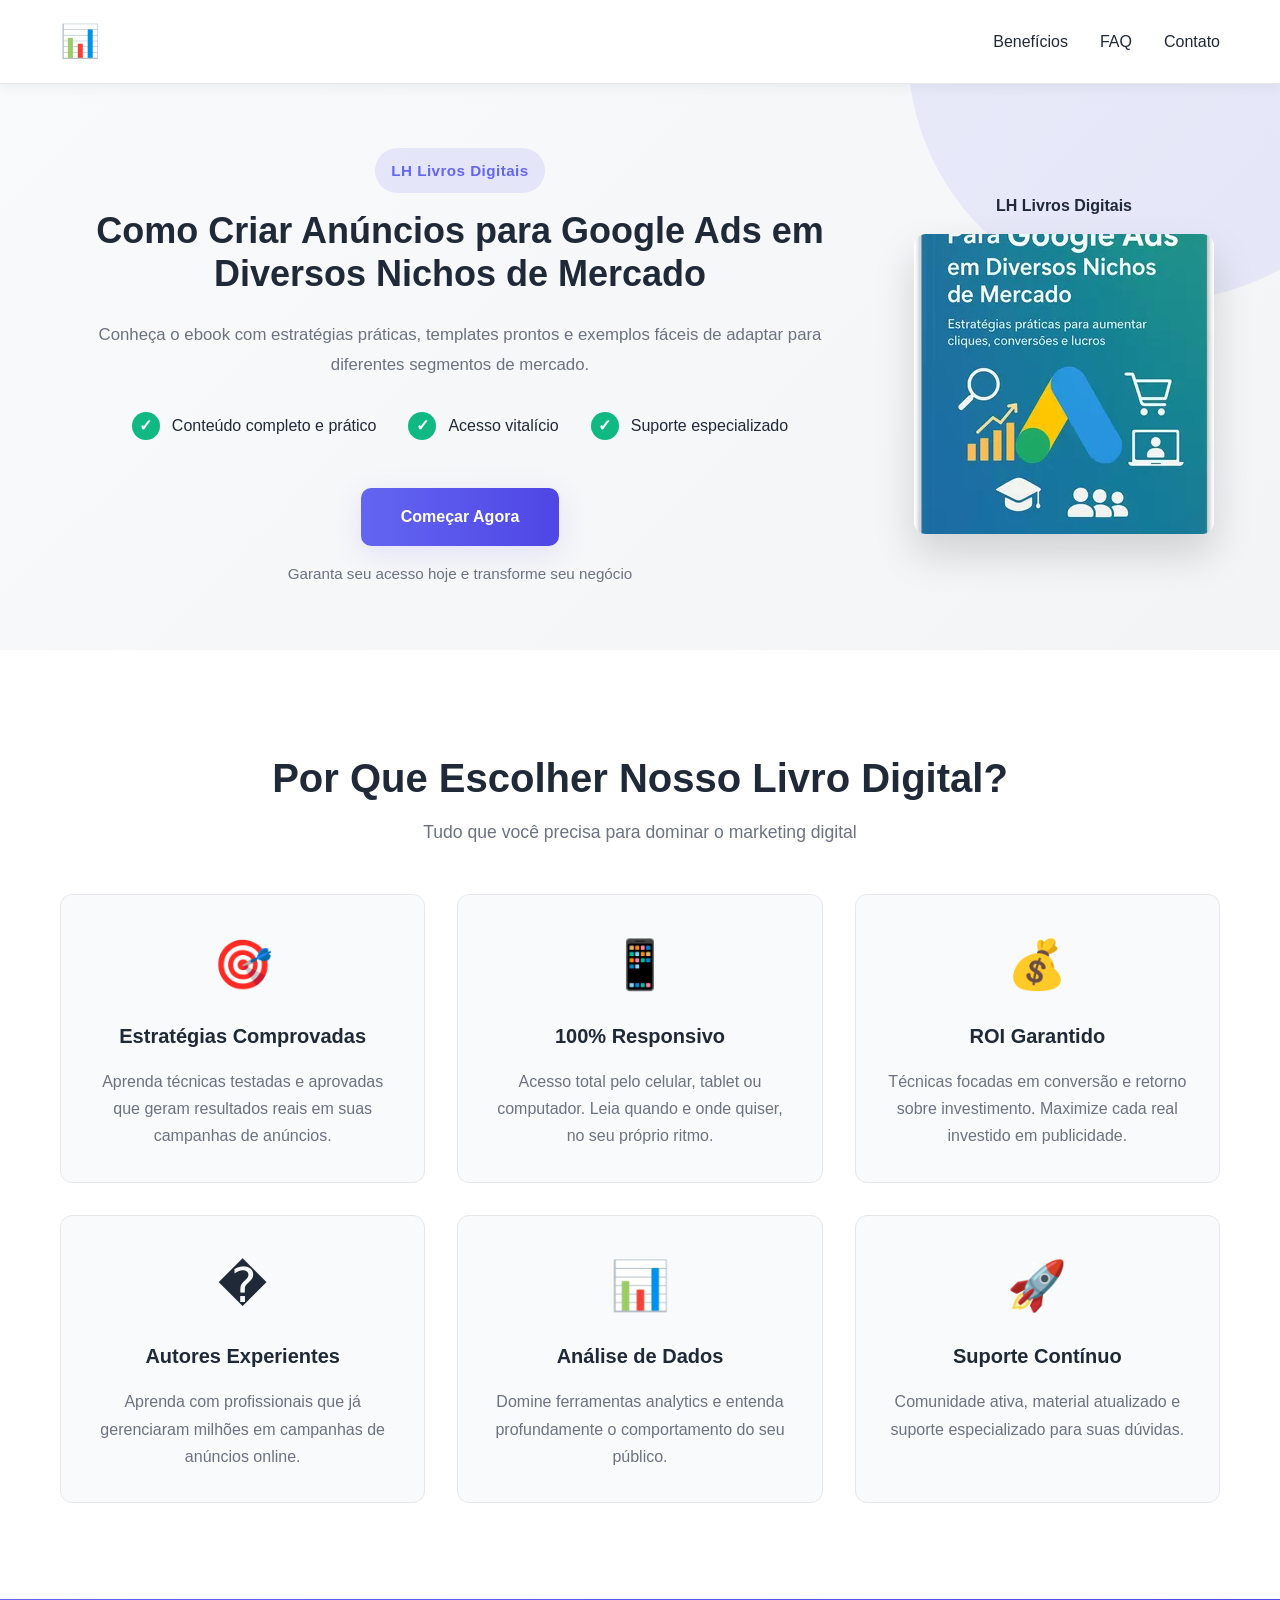
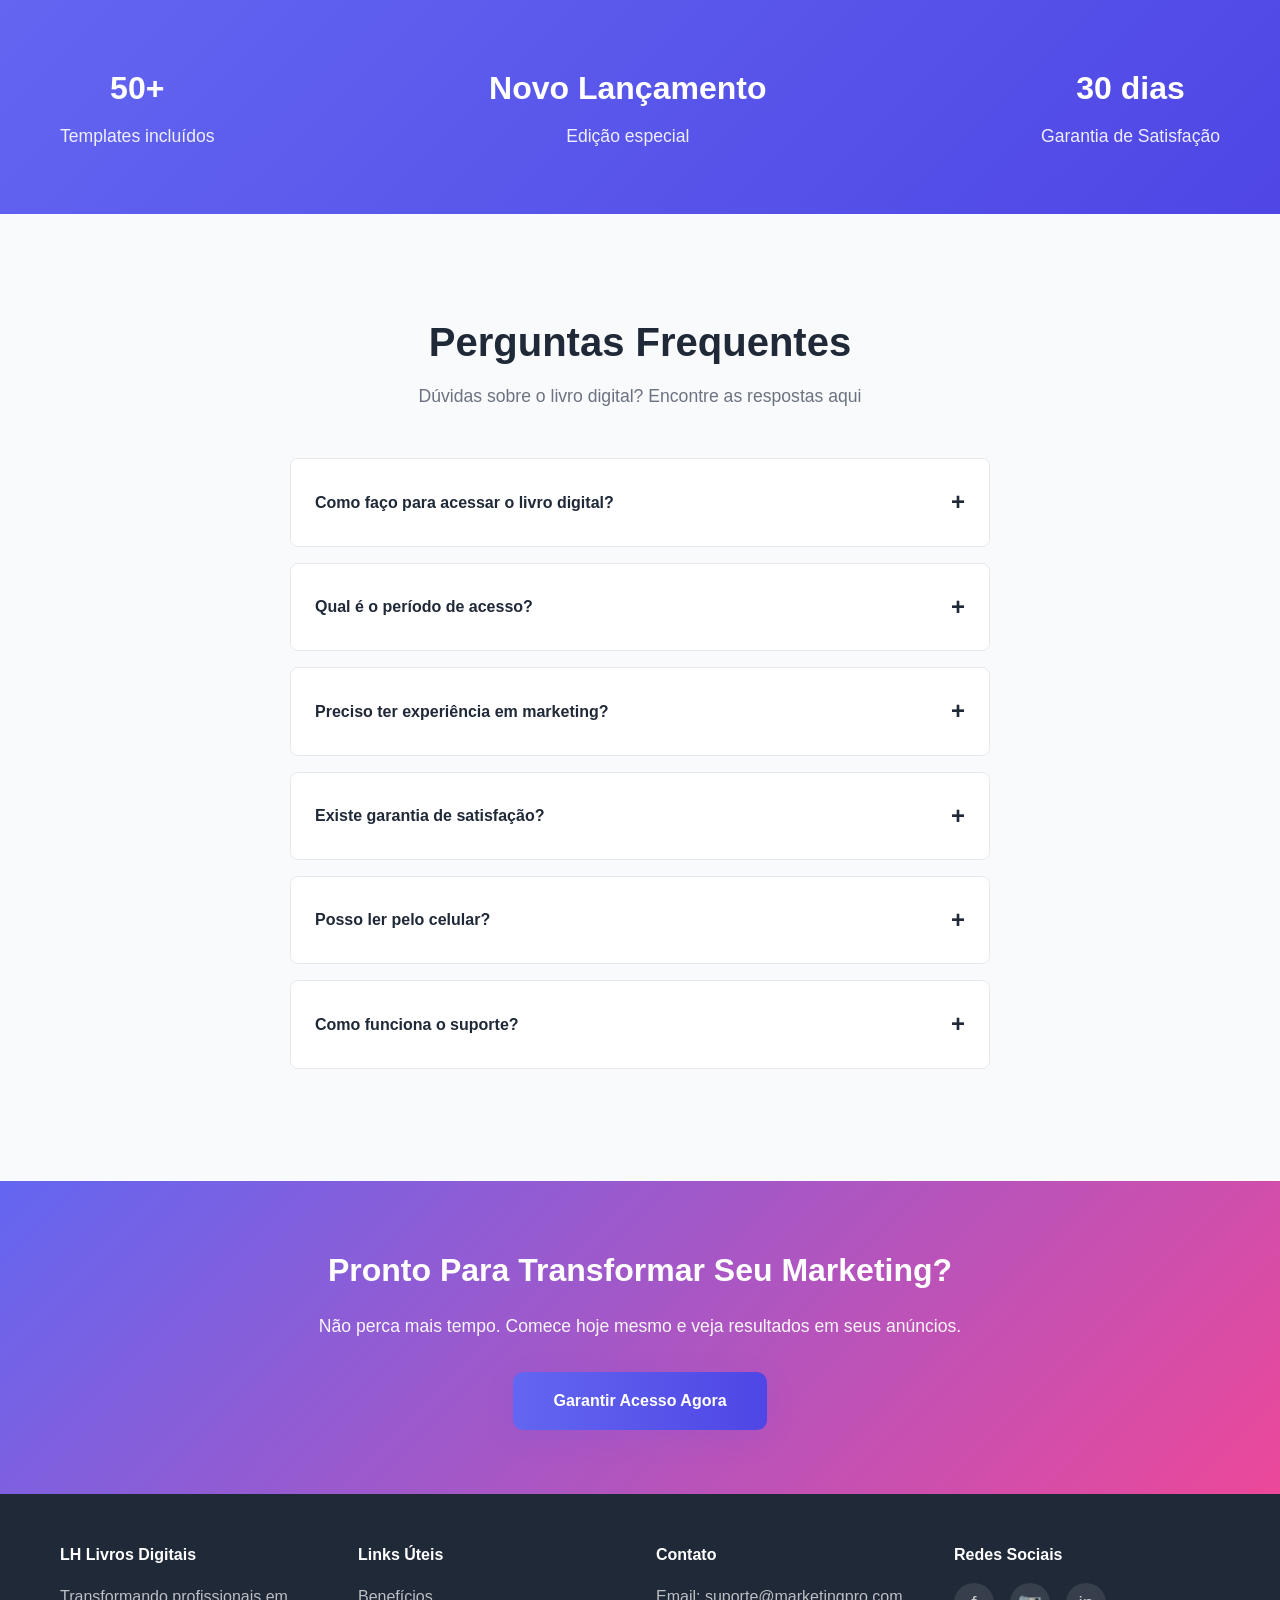
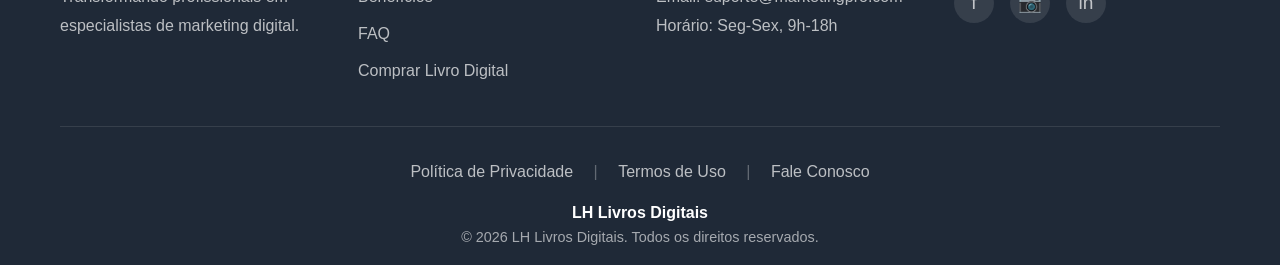
==== commit b52573cf: "modified index.html modified index_novo.html" ====
--- a/index_novo.html
+++ b/index_novo.html
@@ -18,12 +18,12 @@
     </script>
     <meta charset="UTF-8">
     <meta name="viewport" content="width=device-width, initial-scale=1.0">
-    <meta name="description" content="Domine o Marketing Digital e Anúncios Online. Aprenda estratégias comprovadas para aumentar suas vendas. Acesso imediato ao curso completo.">
-    <meta name="keywords" content="marketing digital, anúncios online, google ads, facebook ads, curso online">
-    <meta property="og:title" content="Domine Anúncios Online - Curso de Marketing Digital">
-    <meta property="og:description" content="Aprenda a criar campanhas de anúncios que convertem. Estratégias comprovadas para aumentar suas vendas.">
+    <meta name="description" content="Como criar anúncios para Google Ads em diversos nichos de mercado. Ebook completo com estratégias práticas, templates e exemplos para campanhas que convertem.">
+    <meta name="keywords" content="google ads, anúncios, nichos de mercado, ebook, livro digital">
+    <meta property="og:title" content="Como Criar Anúncios para Google Ads em Diversos Nichos de Mercado">
+    <meta property="og:description" content="Livro digital com guia prático para criar anúncios no Google Ads em diversos nichos. Estratégias, exemplos e templates aplicáveis.">
     <meta property="og:type" content="website">
-    <title>Domine Anúncios Online - Curso de Marketing Digital</title>
+    <title>Como Criar Anúncios para Google Ads em Diversos Nichos de Mercado - Livro Digital</title>
     <link rel="icon" type="image/webp" href="imagem.webp">
     <link rel="stylesheet" href="style.css">
 </head>
@@ -58,8 +58,8 @@
             <div class="hero-wrapper">
                 <div class="hero-content">
                     <div class="hero-brand-label">LH Livros Digitais</div>
-                    <h1 class="hero-title">Domine Anúncios Online e Aumente Suas Vendas</h1>
-                    <p class="hero-subtitle">Aprenda as estratégias de marketing digital que geram resultados reais. Acesso imediato ao curso completo com aulas práticas e tutoriais passo a passo.</p>
+                    <h1 class="hero-title">Como Criar Anúncios para Google Ads em Diversos Nichos de Mercado</h1>
+                    <p class="hero-subtitle">Conheça o ebook com estratégias práticas, templates prontos e exemplos fáceis de adaptar para diferentes segmentos de mercado.</p>
                     
                     <div class="hero-features">
                         <div class="feature-item">
@@ -83,7 +83,7 @@
                 </div>
                 <div class="hero-image">
                     <div class="hero-brand-badge">LH Livros Digitais</div>
-                    <img src="imagem.webp" alt="Livro - Domine Anúncios Online">
+                    <img src="imagem.webp" alt="Livro - Como Criar Anúncios para Google Ads em Diversos Nichos de Mercado">
                 </div>
             </div>
         </div>
@@ -92,7 +92,7 @@
     <!-- Benefits Section -->
     <section class="beneficios" id="beneficios">
         <div class="container">
-            <h2 class="section-title">Por Que Escolher Nosso Curso?</h2>
+            <h2 class="section-title">Por Que Escolher Nosso Livro Digital?</h2>
             <p class="section-subtitle">Tudo que você precisa para dominar o marketing digital</p>
             
             <div class="benefits-grid">
@@ -105,7 +105,7 @@
                 <div class="benefit-card">
                     <div class="benefit-icon">📱</div>
                     <h3>100% Responsivo</h3>
-                    <p>Acesso total pelo celular, tablet ou computador. Estude quando e onde quiser, no seu próprio ritmo.</p>
+                    <p>Acesso total pelo celular, tablet ou computador. Leia quando e onde quiser, no seu próprio ritmo.</p>
                 </div>
 
                 <div class="benefit-card">
@@ -115,8 +115,8 @@
                 </div>
 
                 <div class="benefit-card">
-                    <div class="benefit-icon">👨‍🏫</div>
-                    <h3>Instrutores Experientes</h3>
+                    <div class="benefit-icon">�️</div>
+                    <h3>Autores Experientes</h3>
                     <p>Aprenda com profissionais que já gerenciaram milhões em campanhas de anúncios online.</p>
                 </div>
 
@@ -135,21 +135,21 @@
         </div>
     </section>
 
-    <!-- Social Proof Section -->
+    <!-- Product Highlights Section -->
     <section class="social-proof">
         <div class="container">
             <div class="proof-content">
                 <div class="proof-item">
-                    <h3 class="proof-number">5000+</h3>
-                    <p>Alunos satisfeitos</p>
+                    <h3 class="proof-number">50+</h3>
+                    <p>Templates incluídos</p>
                 </div>
                 <div class="proof-item">
-                    <h3 class="proof-number">4.9★</h3>
-                    <p>Avaliação média</p>
+                    <h3 class="proof-number">Novo Lançamento</h3>
+                    <p>Edição especial</p>
                 </div>
                 <div class="proof-item">
-                    <h3 class="proof-number">50+</h3>
-                    <p>Aulas completas</p>
+                    <h3 class="proof-number">30 dias</h3>
+                    <p>Garantia de Satisfação</p>
                 </div>
             </div>
         </div>
@@ -159,16 +159,16 @@
     <section class="faq" id="faq">
         <div class="container">
             <h2 class="section-title">Perguntas Frequentes</h2>
-            <p class="section-subtitle">Dúvidas sobre o curso? Encontre as respostas aqui</p>
+            <p class="section-subtitle">Dúvidas sobre o livro digital? Encontre as respostas aqui</p>
 
             <div class="faq-container">
                 <div class="faq-item">
                     <div class="faq-question" onclick="toggleFaq(this)">
-                        <span>Como faço para acessar o curso?</span>
-                        <span class="faq-icon">+</span>
-                    </div>
-                    <div class="faq-answer">
-                        <p>Após a compra, você receberá um email com o link de acesso imediato. Basta clicar e começar a aprender em minutos.</p>
+                        <span>Como faço para acessar o livro digital?</span>
+                        <span class="faq-icon">+</span>
+                    </div>
+                    <div class="faq-answer">
+                        <p>Após a compra, você receberá um email com o link de acesso imediato. Basta clicar e começar a ler em minutos.</p>
                     </div>
                 </div>
 
@@ -178,7 +178,7 @@
                         <span class="faq-icon">+</span>
                     </div>
                     <div class="faq-answer">
-                        <p>Você tem acesso vitalício ao curso. Pode assistir quantas vezes quiser, incluindo atualizações e novos conteúdos.</p>
+                        <p>Você tem acesso vitalício ao livro digital. Pode consultar sempre que quiser, incluindo atualizações e novos conteúdos.</p>
                     </div>
                 </div>
 
@@ -188,7 +188,7 @@
                         <span class="faq-icon">+</span>
                     </div>
                     <div class="faq-answer">
-                        <p>Não! O curso é para iniciantes e profissionais. Começamos do zero e evoluímos para estratégias avançadas.</p>
+                        <p>Não! O livro digital é para iniciantes e profissionais. Começamos do zero e evoluímos para estratégias avançadas.</p>
                     </div>
                 </div>
 
@@ -204,11 +204,11 @@
 
                 <div class="faq-item">
                     <div class="faq-question" onclick="toggleFaq(this)">
-                        <span>Posso assistir pelo celular?</span>
-                        <span class="faq-icon">+</span>
-                    </div>
-                    <div class="faq-answer">
-                        <p>Claro! A plataforma é totalmente responsiva. Assista no seu ritmo, no dispositivo que preferir.</p>
+                        <span>Posso ler pelo celular?</span>
+                        <span class="faq-icon">+</span>
+                    </div>
+                    <div class="faq-answer">
+                        <p>Claro! O conteúdo é totalmente responsivo. Leia no seu ritmo, no dispositivo que preferir.</p>
                     </div>
                 </div>
 
@@ -252,7 +252,7 @@
                     <ul>
                         <li><a href="#beneficios">Benefícios</a></li>
                         <li><a href="#faq">FAQ</a></li>
-                        <li><a href="https://go.hotmart.com/W101954632D?dp=1" target="_blank">Comprar Curso</a></li>
+                        <li><a href="https://go.hotmart.com/W101954632D?dp=1" target="_blank">Comprar Livro Digital</a></li>
                     </ul>
                 </div>
 
@@ -316,7 +316,7 @@
             <h2>Termos de Uso</h2>
             <div class="modal-body">
                 <h3>1. Aceitação dos Termos</h3>
-                <p>Ao acessar nosso curso, você concorda com estes termos e condições.</p>
+                <p>Ao acessar nosso livro digital, você concorda com estes termos e condições.</p>
 
                 <h3>2. Licença de Uso</h3>
                 <p>O conteúdo é fornecido para uso pessoal. Não é permitida reprodução ou distribuição sem autorização.</p>
@@ -325,7 +325,7 @@
                 <p>Oferecemos garantia de 30 dias. Se não ficar satisfeito, devolveremos 100% do valor.</p>
 
                 <h3>4. Limitação de Responsabilidade</h3>
-                <p>Não nos responsabilizamos por perdas diretas ou indiretas resultantes do uso do curso.</p>
+                <p>Não nos responsabilizamos por perdas diretas ou indiretas resultantes do uso do livro digital.</p>
 
                 <h3>5. Modificações</h3>
                 <p>Podemos modificar estes termos a qualquer momento. Notificaremos sobre mudanças significativas.</p>
--- a/style.css
+++ b/style.css
@@ -790,4 +790,49 @@
         opacity: 1;
         transform: translateY(0);
     }
+}
+
+/* =========================
+   OVERRIDES: HERO, TRUST, PROOF
+   ========================= */
+.hero { padding: 4rem 0; }
+.hero-title { font-size: 2.25rem; }
+.hero-subtitle { font-size: 1.05rem; color: var(--text-light); }
+.hero-benefits { display:flex; gap:1rem 2rem; list-style:none; margin:0.5rem 0 1rem; padding:0; justify-content:center; font-weight:600; }
+.hero-cta-row { display:flex; gap:1rem; align-items:center; justify-content:center; margin-top:0.75rem; }
+.microcopy { font-size:0.95rem; color:var(--text-light); }
+.trust-row { display:flex; gap:1rem; align-items:center; justify-content:center; margin-top:0.9rem; flex-wrap:wrap; }
+.rating { font-weight:700; background:rgba(255,255,255,0.06); padding:0.45rem 0.8rem; border-radius:999px; }
+.rating-score { font-weight:800; margin-left:0.25rem; }
+.trust-badges img { height:36px; margin-left:0.5rem; opacity:0.98; }
+.trust-badges img { max-width:120px; height:auto; object-fit:contain; display:inline-block; }
+.trust-badges img + img { margin-left:0.6rem; }
+.testimonial-card img, .trust-badges img { vertical-align:middle; }
+
+/* Placeholder fallback styling */
+.img-placeholder {
+    display:inline-block; width:120px; height:36px; background:#f3f4f6; color:#9ca3af; border-radius:6px; display:flex; align-items:center; justify-content:center; font-size:12px;
+}
+.social-proof .testimonials { display:flex; gap:1rem; margin-top:1.25rem; flex-wrap:wrap; }
+.testimonial-card { background: rgba(255,255,255,0.95); padding:1rem 1.25rem; border-radius:10px; box-shadow:0 8px 20px rgba(0,0,0,0.06); max-width:600px; }
+.testimonial-text { color: var(--text-dark); font-weight:600; }
+.testimonial-author { color:var(--text-light); margin-top:0.5rem; font-size:0.95rem; }
+.proof-content { display:flex; gap:1.5rem; justify-content:space-between; align-items:center; flex-wrap:wrap; }
+.proof-item h3 { font-size:2rem; }
+
+/* How it works */
+.how-it-works { padding:3rem 0; background: white; }
+.how-it-works .steps-grid { display:grid; grid-template-columns: repeat(auto-fit, minmax(220px, 1fr)); gap:1.25rem; margin-top:1rem; }
+.step { background: var(--bg-white); border-radius:10px; padding:1.25rem; text-align:center; border:1px solid var(--border-color); }
+.step-icon { width:44px; height:44px; border-radius:50%; display:inline-flex; align-items:center; justify-content:center; background:var(--primary-color); color:white; font-weight:700; margin-bottom:0.75rem; }
+.section-cta { text-align:center; margin-top:1.25rem; }
+
+/* CTA visual improvements */
+.cta-primary { background: linear-gradient(90deg,var(--primary-color),var(--primary-dark)); color:white; box-shadow:0 8px 30px rgba(79,70,229,0.12); border-radius:10px; }
+.cta-primary:hover { transform:translateY(-3px); box-shadow:0 12px 40px rgba(79,70,229,0.14); }
+
+@media (max-width: 768px) {
+    .hero-title { font-size:1.5rem; }
+    .hero-cta-row { flex-direction:column; }
+    .trust-badges img { height:28px; }
 }
